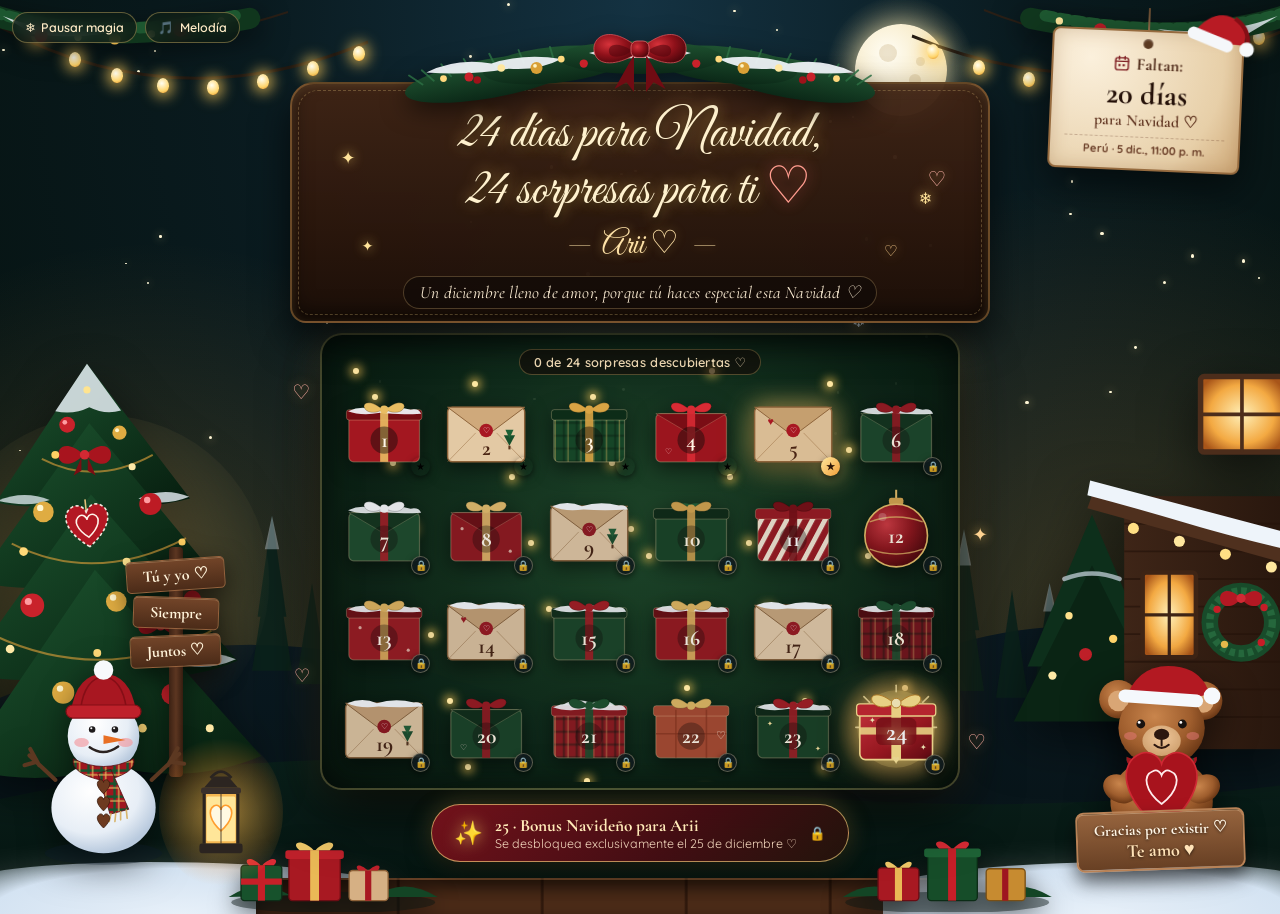
==== index.html @ e7131c3b "Calendario de Adviento para Arii" ====
<!DOCTYPE html>
<html lang="es">
<head>
  <meta charset="UTF-8">
  <meta name="viewport" content="width=device-width, initial-scale=1.0">
  <title>24 días para Navidad, 24 sorpresas para ti ♡ — Arii</title>
  <meta name="description" content="Calendario de Adviento romántico y mágico en el bosque navideño, creado especialmente para Arii.">
  <link rel="preconnect" href="https://fonts.googleapis.com">
  <link rel="preconnect" href="https://fonts.gstatic.com" crossorigin>
  <link href="https://fonts.googleapis.com/css2?family=Cormorant+Garamond:ital,wght@0,500;0,600;0,700;1,500;1,600&family=Great+Vibes&family=Quicksand:wght@500;600;700&display=swap" rel="stylesheet" media="print" onload="this.media='all'">
  <noscript>
    <link href="https://fonts.googleapis.com/css2?family=Cormorant+Garamond:ital,wght@0,500;0,600;0,700;1,500;1,600&family=Great+Vibes&family=Quicksand:wght@500;600;700&display=swap" rel="stylesheet">
  </noscript>
  <link rel="stylesheet" href="styles.css">
</head>
<body>
  <!-- Ambient Snow & Sparkles Layer -->
  <canvas id="snowCanvas" class="snow-canvas" aria-hidden="true"></canvas>

  <!-- Subtle Accessibility / Ambient Controls (Music Box & Motion Toggle) -->
  <div class="ambient-controls" role="region" aria-label="Controles de ambiente">
    <button type="button" id="toggleMotionBtn" class="ambient-btn" aria-label="Pausar animaciones de nieve y luces">
      <span class="ambient-btn-icon" aria-hidden="true">❄️</span>
      <span class="ambient-btn-text">Pausar magia</span>
    </button>
    <button type="button" id="toggleMusicBtn" class="ambient-btn" aria-pressed="false" aria-label="Reproducir melodía navideña suave">
      <span class="ambient-btn-icon" aria-hidden="true">🎵</span>
      <span class="ambient-btn-text">Melodía</span>
    </button>
  </div>

  <!-- Main Enchanted Christmas Forest Scene -->
  <main class="forest-scene" id="forestScene">
    <!-- Sky, Moon, Distant Snowy Forest & Floating Glows -->
    <div class="sky-backdrop" aria-hidden="true">
      <div class="aurora-glow"></div>
      <div class="stars-layer" id="starsLayer"></div>

      <!-- Full Moon Upper Right -->
      <div class="moon-wrap">
        <div class="moon-halo"></div>
        <div class="moon-disc">
          <span class="crater c1"></span>
          <span class="crater c2"></span>
          <span class="crater c3"></span>
        </div>
      </div>

      <!-- Distant Snowy Pine Silhouettes -->
      <svg class="distant-forest" viewBox="0 0 1600 420" preserveAspectRatio="none">
        <defs>
          <linearGradient id="hillFar" x1="0" y1="0" x2="0" y2="1">
            <stop offset="0%" stop-color="#0b1a22"/>
            <stop offset="100%" stop-color="#071316"/>
          </linearGradient>
          <linearGradient id="hillMid" x1="0" y1="0" x2="0" y2="1">
            <stop offset="0%" stop-color="#0a201b"/>
            <stop offset="100%" stop-color="#05130f"/>
          </linearGradient>
        </defs>
        <path d="M0,260 Q280,190 560,245 T1120,235 T1600,255 L1600,420 L0,420 Z" fill="url(#hillFar)"/>
        <!-- Distant Pines Left-Center & Right-Center -->
        <g fill="#0c231c" opacity="0.9">
          <polygon points="315,240 340,145 365,240"/>
          <polygon points="322,200 340,125 358,200"/>
          <polygon points="370,250 390,175 410,250"/>
          <polygon points="1180,255 1205,155 1230,255"/>
          <polygon points="1186,210 1205,135 1224,210"/>
          <polygon points="1245,260 1265,180 1285,260"/>
          <polygon points="1290,265 1312,175 1334,265"/>
        </g>
        <!-- Snow caps on distant pines -->
        <g fill="#dbe9f4" opacity="0.38">
          <polygon points="340,125 331,150 349,150"/>
          <polygon points="1205,135 1196,162 1214,162"/>
          <polygon points="1312,175 1304,196 1320,196"/>
        </g>
        <path d="M0,335 Q400,285 800,320 T1600,325 L1600,420 L0,420 Z" fill="url(#hillMid)"/>
      </svg>

      <!-- Top Hanging String Lights (Festoon Bulbs) -->
      <svg class="top-string-lights" viewBox="0 0 1600 180" preserveAspectRatio="none">
        <path d="M-20,18 Q210,125 460,42" fill="none" stroke="#221912" stroke-width="3"/>
        <path d="M1140,36 Q1375,115 1620,25" fill="none" stroke="#221912" stroke-width="3"/>
        <path d="M0,8 Q160,65 360,12" fill="none" stroke="#2a1f16" stroke-width="2"/>
        <path d="M1230,10 Q1420,72 1610,12" fill="none" stroke="#2a1f16" stroke-width="2"/>
      </svg>
      <div class="festoon-bulbs-left" id="festoonLeft"></div>
      <div class="festoon-bulbs-right" id="festoonRight"></div>
    </div>

    <!-- Top Pine Garland & Main Wooden Title Plaque -->
    <header class="top-banner-area">
      <!-- Left & Right Draped Pine Boughs -->
      <svg class="top-garland garland-left" viewBox="0 0 360 120" aria-hidden="true">
        <path d="M-10,15 Q120,65 320,25" fill="none" stroke="#10361d" stroke-width="26" stroke-linecap="round"/>
        <path d="M-10,12 Q125,58 310,20" fill="none" stroke="#1d5730" stroke-width="14" stroke-linecap="round" stroke-dasharray="10 8"/>
        <path d="M18,22 Q85,48 165,38 Q125,52 55,44 Z" fill="#eef5fc" opacity="0.82"/>
        <circle cx="65" cy="46" r="8" fill="#c11d27"/><circle cx="155" cy="50" r="7" fill="#dfb04b"/>
        <circle cx="235" cy="39" r="8" fill="#c11d27"/><circle cx="110" cy="48" r="4.5" fill="#ffe79e"/>
        <circle cx="200" cy="44" r="4.5" fill="#ffe79e"/><circle cx="285" cy="28" r="4.5" fill="#ffe79e"/>
      </svg>
      <svg class="top-garland garland-right" viewBox="0 0 360 120" aria-hidden="true">
        <path d="M370,15 Q240,65 40,25" fill="none" stroke="#10361d" stroke-width="26" stroke-linecap="round"/>
        <path d="M370,12 Q235,58 50,20" fill="none" stroke="#1d5730" stroke-width="14" stroke-linecap="round" stroke-dasharray="10 8"/>
        <path d="M342,22 Q275,48 195,38 Q235,52 305,44 Z" fill="#eef5fc" opacity="0.82"/>
        <circle cx="295" cy="46" r="8" fill="#c11d27"/><circle cx="205" cy="50" r="7" fill="#dfb04b"/>
        <circle cx="125" cy="39" r="8" fill="#c11d27"/><circle cx="250" cy="48" r="4.5" fill="#ffe79e"/>
        <circle cx="160" cy="44" r="4.5" fill="#ffe79e"/><circle cx="75" cy="28" r="4.5" fill="#ffe79e"/>
      </svg>

      <div class="title-plaque">
        <!-- Decorative Crown: Snow-dusted Pine Boughs, Holly & Crimson Velvet Bow -->
        <div class="plaque-crown" aria-hidden="true">
          <svg class="plaque-crown-svg" viewBox="0 0 760 120" preserveAspectRatio="xMidYMax meet">
            <defs>
              <radialGradient id="bowRed" cx="35%" cy="35%" r="70%">
                <stop offset="0%" stop-color="#d6323a"/>
                <stop offset="55%" stop-color="#8f111a"/>
                <stop offset="100%" stop-color="#53070d"/>
              </radialGradient>
              <linearGradient id="pineDark" x1="0" y1="0" x2="0" y2="1">
                <stop offset="0%" stop-color="#1f5331"/>
                <stop offset="100%" stop-color="#0b2817"/>
              </linearGradient>
            </defs>
            <!-- Pine Branch Clusters -->
            <g fill="url(#pineDark)">
              <ellipse cx="180" cy="86" rx="115" ry="26" transform="rotate(-10 180 86)"/>
              <ellipse cx="265" cy="68" rx="95" ry="24" transform="rotate(-6 265 68)"/>
              <ellipse cx="580" cy="86" rx="115" ry="26" transform="rotate(10 580 86)"/>
              <ellipse cx="495" cy="68" rx="95" ry="24" transform="rotate(6 495 68)"/>
              <ellipse cx="380" cy="58" rx="110" ry="22"/>
            </g>
            <!-- Pine Needle Tufts -->
            <g stroke="#2c6f43" stroke-width="2.5" stroke-linecap="round" opacity="0.85">
              <path d="M90,94 L72,82 M105,89 L89,75 M128,83 L115,67 M155,77 L145,60 M188,71 L179,53 M225,65 L218,48 M265,61 L260,44"/>
              <path d="M670,94 L688,82 M655,89 L671,75 M632,83 L645,67 M605,77 L615,60 M572,71 L581,53 M535,65 L542,48 M495,61 L500,44"/>
            </g>
            <!-- Snow Accents on Pine -->
            <path d="M95,78 Q135,58 182,66 Q225,52 275,60 Q245,76 205,73 Q155,82 95,78 Z" fill="#f3f7fb" opacity="0.92"/>
            <path d="M665,78 Q625,58 578,66 Q535,52 485,60 Q515,76 555,73 Q605,82 665,78 Z" fill="#f3f7fb" opacity="0.92"/>
            <path d="M312,52 Q345,42 380,48 Q415,42 448,52 Q420,62 380,58 Q340,62 312,52 Z" fill="#f3f7fb" opacity="0.88"/>
            <!-- Holly Berries & Baubles -->
            <g>
              <circle cx="152" cy="84" r="6" fill="#c9212a"/><circle cx="163" cy="88" r="5" fill="#9e121a"/>
              <circle cx="242" cy="72" r="8" fill="#d9a036"/><circle cx="240" cy="69" r="2.5" fill="#fff4c4"/>
              <circle cx="608" cy="84" r="6" fill="#c9212a"/><circle cx="597" cy="88" r="5" fill="#9e121a"/>
              <circle cx="518" cy="72" r="8" fill="#d9a036"/><circle cx="516" cy="69" r="2.5" fill="#fff4c4"/>
              <circle cx="305" cy="66" r="5.5" fill="#c9212a"/><circle cx="455" cy="66" r="5.5" fill="#c9212a"/>
            </g>
            <!-- Warm Fairy Bulbs in Crown -->
            <g class="crown-fairy-lights">
              <circle cx="118" cy="86" r="4.5" fill="#ffd97d"/>
              <circle cx="195" cy="72" r="5" fill="#ffe79e"/>
              <circle cx="275" cy="60" r="4.5" fill="#ffd97d"/>
              <circle cx="485" cy="60" r="4.5" fill="#ffd97d"/>
              <circle cx="565" cy="72" r="5" fill="#ffe79e"/>
              <circle cx="642" cy="86" r="4.5" fill="#ffd97d"/>
            </g>
            <!-- Big Crimson Velvet Bow -->
            <g transform="translate(380,46)">
              <!-- Ribbons Hanging Down -->
              <path d="M-8,8 L-34,54 L-18,45 L-8,58 Z" fill="#700b13"/>
              <path d="M8,8 L34,54 L18,45 L8,58 Z" fill="#700b13"/>
              <!-- Bow Loops -->
              <path d="M-4,-2 C-42,-34 -68,-14 -60,8 C-53,26 -24,20 -4,6 Z" fill="url(#bowRed)" stroke="#e0565d" stroke-width="1"/>
              <path d="M4,-2 C42,-34 68,-14 60,8 C53,26 24,20 4,6 Z" fill="url(#bowRed)" stroke="#e0565d" stroke-width="1"/>
              <!-- Bow Inner Folds -->
              <path d="M-12,2 C-34,-12 -46,-2 -40,8 C-34,14 -20,10 -12,4 Z" fill="#4f060c" opacity="0.55"/>
              <path d="M12,2 C34,-12 46,-2 40,8 C34,14 20,10 12,4 Z" fill="#4f060c" opacity="0.55"/>
              <!-- Knot -->
              <rect x="-12" y="-10" width="24" height="22" rx="8" fill="url(#bowRed)" stroke="#e86e74" stroke-width="1"/>
            </g>
          </svg>
        </div>

        <div class="plaque-wood-body">
          <!-- Floating glowing sparkles around title -->
          <span class="title-sparkle s1" aria-hidden="true">✦</span>
          <span class="title-sparkle s2" aria-hidden="true">❄</span>
          <span class="title-sparkle s3" aria-hidden="true">✦</span>
          <span class="title-heart-glow h1" aria-hidden="true">♡</span>
          <span class="title-heart-glow h2" aria-hidden="true">♡</span>

          <h1 class="main-title">
            <span class="title-line">24 días para Navidad,</span>
            <span class="title-line">24 sorpresas para ti <span class="glow-heart" aria-hidden="true">♡</span></span>
          </h1>
          <p class="arii-signature"><span class="sig-dash" aria-hidden="true">—</span> Arii <span aria-hidden="true">♡</span> <span class="sig-dash" aria-hidden="true">—</span></p>
          <p class="dedication-strip">Un diciembre lleno de amor, porque tú haces especial esta Navidad ♡</p>
        </div>
      </div>

      <!-- Hanging Parchment Countdown Sign (Top Right like reference) -->
      <aside class="countdown-card" aria-label="Cuenta regresiva para Navidad">
        <div class="countdown-rope" aria-hidden="true"></div>
        <!-- Cute Santa Hat Perched on Corner -->
        <svg class="countdown-santa-hat" viewBox="0 0 90 70" aria-hidden="true">
          <path d="M14,44 Q32,4 62,16 Q76,22 76,42 Q50,48 14,44 Z" fill="#b81b24"/>
          <path d="M58,14 Q79,22 80,44" fill="none" stroke="#850e15" stroke-width="5"/>
          <circle cx="80" cy="46" r="8.5" fill="#f7f9fc"/>
          <rect x="8" y="38" width="56" height="14" rx="7" transform="rotate(8 36 45)" fill="#f5f7fa"/>
        </svg>
        <div class="countdown-parchment">
          <div class="countdown-header">
            <svg class="calendar-mini-icon" viewBox="0 0 24 24" aria-hidden="true">
              <rect x="3" y="4" width="18" height="17" rx="3" fill="none" stroke="currentColor" stroke-width="2"/>
              <path d="M3,9 L21,9 M8,2 L8,6 M16,2 L16,6" stroke="currentColor" stroke-width="2" stroke-linecap="round"/>
              <rect x="7" y="13" width="3" height="3" fill="currentColor"/>
              <rect x="13" y="13" width="3" height="3" fill="currentColor"/>
            </svg>
            <span id="countdownLabel">Faltan:</span>
          </div>
          <div class="countdown-value" id="countdownDays">-- días</div>
          <div class="countdown-sub" id="countdownSub">para Navidad ♡</div>
          <div class="countdown-peru-time" id="peruDateDisplay" title="Hora oficial en Perú (America/Lima)"></div>
        </div>
      </aside>
    </header>

    <!-- Main 3-Column Storybook Stage: Left Forest | Center 24 Gifts | Right Cabin & Bear -->
    <div class="scene-stage">
      <!-- LEFT WING: Giant Decorated Christmas Tree, Signpost, Snowman, Lantern, Gifts -->
      <section class="wing-left" aria-hidden="true">
        <!-- Giant Left Christmas Tree -->
        <div class="big-tree-left">
          <svg viewBox="0 0 420 620" class="tree-svg">
            <defs>
              <radialGradient id="treeGlow" cx="50%" cy="45%" r="55%">
                <stop offset="0%" stop-color="#ffd578" stop-opacity="0.28"/>
                <stop offset="100%" stop-color="#ffd578" stop-opacity="0"/>
              </radialGradient>
              <linearGradient id="pineLeft" x1="0" y1="0" x2="1" y2="1">
                <stop offset="0%" stop-color="#1d5630"/>
                <stop offset="55%" stop-color="#10361d"/>
                <stop offset="100%" stop-color="#071d0f"/>
              </linearGradient>
            </defs>
            <circle cx="155" cy="310" r="210" fill="url(#treeGlow)"/>
            <!-- Tree Tiers -->
            <path d="M135,35 L20,210 Q80,222 140,205 Q205,222 265,205 Z" fill="url(#pineLeft)"/>
            <path d="M138,110 L-5,310 Q75,328 145,305 Q225,328 295,300 Z" fill="url(#pineLeft)"/>
            <path d="M140,200 L-20,425 Q70,446 150,418 Q245,445 325,410 Z" fill="url(#pineLeft)"/>
            <path d="M145,295 L-25,545 Q80,572 165,542 Q265,568 355,530 Z" fill="url(#pineLeft)"/>
            <!-- Snow Dusting on Boughs -->
            <path d="M135,35 L95,95 Q118,100 138,90 Q158,100 178,94 Z" fill="#eef5fc" opacity="0.82"/>
            <path d="M22,208 Q55,194 88,207 Q62,217 22,208 Z" fill="#eef5fc" opacity="0.72"/>
            <path d="M200,205 Q232,190 264,203 Q232,216 200,205 Z" fill="#eef5fc" opacity="0.78"/>
            <path d="M225,304 Q262,286 293,298 Q262,315 225,304 Z" fill="#eef5fc" opacity="0.72"/>
            <path d="M245,412 Q288,392 323,408 Q285,425 245,412 Z" fill="#eef5fc" opacity="0.68"/>
            <!-- Garland Swags -->
            <path d="M78,155 Q145,190 218,150" fill="none" stroke="#c89437" stroke-width="2.5" opacity="0.7"/>
            <path d="M40,262 Q145,315 260,255" fill="none" stroke="#c89437" stroke-width="2.5" opacity="0.7"/>
            <path d="M18,378 Q155,442 292,372" fill="none" stroke="#c89437" stroke-width="2.5" opacity="0.7"/>
            <!-- Red Satin Bows -->
            <g transform="translate(132,148)">
              <path d="M-3,0 C-24,-18 -38,-6 -32,8 C-26,18 -10,12 -3,3 Z" fill="#a8141e"/>
              <path d="M3,0 C24,-18 38,-6 32,8 C26,18 10,12 3,3 Z" fill="#a8141e"/>
              <circle cx="0" cy="2" r="6" fill="#d12933"/>
              <path d="M-4,5 L-14,28 L-4,22 Z M4,5 L14,28 L4,22 Z" fill="#7c0c13"/>
            </g>
            <g transform="translate(228,365) scale(0.85)">
              <path d="M-3,0 C-24,-18 -38,-6 -32,8 C-26,18 -10,12 -3,3 Z" fill="#a8141e"/>
              <path d="M3,0 C24,-18 38,-6 32,8 C26,18 10,12 3,3 Z" fill="#a8141e"/>
              <circle cx="0" cy="2" r="6" fill="#d12933"/>
            </g>
            <!-- Signature Stitched Red Heart Ornament on Left Tree -->
            <g transform="translate(136,240) rotate(-6)">
              <line x1="0" y1="-34" x2="0" y2="-18" stroke="#e4c27a" stroke-width="2"/>
              <path d="M0,26 C-28,6 -34,-18 -17,-26 C-7,-30 0,-21 0,-16 C0,-21 7,-30 17,-26 C34,-18 28,6 0,26 Z" fill="#b31823" stroke="#f2e6dc" stroke-width="2" stroke-dasharray="4 3"/>
              <path d="M0,14 C-14,3 -18,-9 -9,-14 C-4,-16 0,-11 0,-8 C0,-11 4,-16 9,-14 C18,-9 14,3 0,14 Z" fill="none" stroke="#fff4ea" stroke-width="2"/>
            </g>
            <!-- Red & Gold Baubles -->
            <g>
              <circle cx="110" cy="112" r="10" fill="#c9222b"/><circle cx="107" cy="109" r="3" fill="#ff9ca1"/>
              <circle cx="176" cy="122" r="9" fill="#dfac42"/><circle cx="173" cy="119" r="2.5" fill="#fff6cf"/>
              <circle cx="80" cy="222" r="13" fill="#dfac42"/><circle cx="76" cy="217" r="4" fill="#fff6cf"/>
              <circle cx="215" cy="212" r="14" fill="#bd1b24"/><circle cx="211" cy="207" r="4" fill="#ff9ca1"/>
              <circle cx="66" cy="340" r="15" fill="#c9222b"/><circle cx="61" cy="335" r="4.5" fill="#ff9ca1"/>
              <circle cx="172" cy="335" r="13" fill="#dfac42"/><circle cx="168" cy="330" r="4" fill="#fff6cf"/>
              <circle cx="268" cy="332" r="11" fill="#bd1b24"/>
              <circle cx="105" cy="450" r="14" fill="#dfac42"/><circle cx="101" cy="445" r="4" fill="#fff6cf"/>
              <circle cx="242" cy="452" r="13" fill="#c9222b"/>
            </g>
            <!-- Twinkling Tree Lights -->
            <g class="tree-twinkle-lights">
              <circle class="tl t1" cx="135" cy="68" r="4.5" fill="#ffe48f"/>
              <circle class="tl t2" cx="95" cy="150" r="5" fill="#ffcf63"/>
              <circle class="tl t3" cx="192" cy="165" r="4.5" fill="#ffe9a6"/>
              <circle class="tl t4" cx="55" cy="272" r="5.5" fill="#ffd978"/>
              <circle class="tl t5" cx="185" cy="285" r="5" fill="#ffe48f"/>
              <circle class="tl t6" cx="255" cy="260" r="4.5" fill="#ffcf63"/>
              <circle class="tl t7" cx="38" cy="395" r="5.5" fill="#ffe9a6"/>
              <circle class="tl t8" cx="148" cy="400" r="5" fill="#ffd978"/>
              <circle class="tl t9" cx="275" cy="392" r="5" fill="#ffe48f"/>
              <circle class="tl t10" cx="205" cy="495" r="5.5" fill="#ffd978"/>
              <circle class="tl t11" cx="290" cy="495" r="5" fill="#ffe9a6"/>
            </g>
          </svg>
        </div>

        <!-- Wooden Signpost: "Tú y yo ♡ / Siempre / Juntos ♡" -->
        <div class="signpost-left">
          <div class="signpost-pole"></div>
          <div class="sign-plank p1">Tú y yo ♡</div>
          <div class="sign-plank p2">Siempre</div>
          <div class="sign-plank p3">Juntos ♡</div>
        </div>

        <!-- Cute Snowman + Glowing Heart Lantern -->
        <div class="snowman-and-lantern">
          <!-- Snowman SVG -->
          <svg class="snowman-svg" viewBox="0 0 220 270">
            <defs>
              <radialGradient id="snowGrad" cx="38%" cy="32%" r="68%">
                <stop offset="0%" stop-color="#ffffff"/>
                <stop offset="68%" stop-color="#e7eef6"/>
                <stop offset="100%" stop-color="#b9cade"/>
              </radialGradient>
              <pattern id="plaidScarf" width="16" height="16" patternUnits="userSpaceOnUse">
                <rect width="16" height="16" fill="#9f161f"/>
                <rect x="0" y="5" width="16" height="3" fill="#18542f"/>
                <rect x="5" y="0" width="3" height="16" fill="#18542f"/>
                <rect x="11" y="0" width="1.5" height="16" fill="#e5b85c"/>
                <rect x="0" y="11" width="16" height="1.5" fill="#e5b85c"/>
              </pattern>
            </defs>
            <!-- Shadow -->
            <ellipse cx="105" cy="252" rx="72" ry="14" fill="#0d1c28" opacity="0.35"/>
            <!-- Twig Arms -->
            <path d="M46,162 L14,132 M26,144 L15,124 M22,140 L8,144" stroke="#5c3821" stroke-width="5" stroke-linecap="round"/>
            <path d="M164,162 L198,130 M184,144 L196,123 M188,140 L204,142" stroke="#5c3821" stroke-width="5" stroke-linecap="round"/>
            <!-- Body & Head -->
            <ellipse cx="105" cy="196" rx="64" ry="56" fill="url(#snowGrad)"/>
            <circle cx="105" cy="108" r="44" fill="url(#snowGrad)"/>
            <!-- Rosy Cheeks -->
            <ellipse cx="78" cy="116" rx="9" ry="5.5" fill="#f3989e" opacity="0.65"/>
            <ellipse cx="132" cy="116" rx="9" ry="5.5" fill="#f3989e" opacity="0.65"/>
            <!-- Eyes & Smile -->
            <circle cx="91" cy="100" r="4" fill="#1e1b1c"/>
            <circle cx="90" cy="98.5" r="1.3" fill="#ffffff"/>
            <circle cx="119" cy="100" r="4" fill="#1e1b1c"/>
            <circle cx="118" cy="98.5" r="1.3" fill="#ffffff"/>
            <path d="M88,122 Q105,134 123,121" fill="none" stroke="#2a2220" stroke-width="3" stroke-linecap="round"/>
            <!-- Carrot Nose -->
            <polygon points="105,107 132,113 105,118" fill="#e86f24"/>
            <!-- Plaid Scarf -->
            <path d="M68,136 Q105,155 142,136 Q146,154 105,163 Q64,154 68,136 Z" fill="url(#plaidScarf)" stroke="#5c0a10" stroke-width="1"/>
            <path d="M114,149 L136,198 L113,204 L98,154 Z" fill="url(#plaidScarf)" stroke="#5c0a10" stroke-width="1"/>
            <!-- Scarf Fringe -->
            <path d="M114,204 L112,213 M120,203 L119,213 M126,201 L126,211 M133,199 L134,209" stroke="#d8b56c" stroke-width="2" stroke-linecap="round"/>
            <!-- Three Wooden Heart Buttons -->
            <g fill="#6d3a20" stroke="#3d1e0f" stroke-width="1">
              <path d="M105,179 C99,173 95,167 99,163 C102,160 105,163 105,165 C105,163 108,160 111,163 C115,167 111,173 105,179 Z"/>
              <path d="M105,200 C99,194 95,188 99,184 C102,181 105,184 105,186 C105,184 108,181 111,184 C115,188 111,194 105,200 Z"/>
              <path d="M105,221 C99,215 95,209 99,205 C102,202 105,205 105,207 C105,205 108,202 111,205 C115,209 111,215 105,221 Z"/>
            </g>
            <!-- Red Knitted Beanie -->
            <path d="M65,78 Q72,32 105,32 Q138,32 145,78 Z" fill="#a81721"/>
            <path d="M77,74 Q82,38 105,35 Q128,38 133,74" fill="none" stroke="#850e16" stroke-width="2"/>
            <rect x="59" y="70" width="92" height="16" rx="8" fill="#bf212b" stroke="#850e16" stroke-width="1.5"/>
            <circle cx="105" cy="27" r="12" fill="#f7f9fc"/>
          </svg>

          <!-- Vintage Glowing Heart Lantern -->
          <div class="lantern-wrap">
            <div class="lantern-aura"></div>
            <svg class="lantern-svg" viewBox="0 0 90 125">
              <path d="M32,20 Q45,4 58,20" fill="none" stroke="#2a2420" stroke-width="3.5"/>
              <polygon points="24,32 66,32 54,18 36,18" fill="#2c2521"/>
              <rect x="20" y="32" width="50" height="8" rx="3" fill="#3a302b"/>
              <!-- Warm Glass Window -->
              <rect x="24" y="40" width="42" height="62" rx="3" fill="#ffbe55" opacity="0.92"/>
              <rect x="27" y="43" width="36" height="56" rx="2" fill="#ffe699"/>
              <!-- Glowing Heart Inside Lantern -->
              <path d="M45,86 C31,74 28,60 36,55 C41,52 45,57 45,60 C45,57 49,52 54,55 C62,60 59,74 45,86 Z" fill="#fff9e2" stroke="#ff9d2e" stroke-width="2"/>
              <!-- Frame Bars -->
              <line x1="24" y1="40" x2="24" y2="102" stroke="#2a231f" stroke-width="4"/>
              <line x1="66" y1="40" x2="66" y2="102" stroke="#2a231f" stroke-width="4"/>
              <line x1="45" y1="40" x2="45" y2="102" stroke="#2a231f" stroke-width="2" opacity="0.5"/>
              <rect x="18" y="102" width="54" height="12" rx="3" fill="#2b2420"/>
            </svg>
          </div>
        </div>
      </section>

      <!-- CENTER: THE INTERACTIVE ADVENT CALENDAR (24 GIFTS + BONUS 25) -->
      <section class="calendar-center" aria-label="Calendario de Adviento de 24 días">
        <div class="calendar-board" id="calendarBoard">
          <!-- Warm Fairy Lights Frame & Floating Hearts -->
          <div class="board-lights" id="boardLights" aria-hidden="true"></div>
          <div class="board-floating-hearts" aria-hidden="true">
            <span class="bh b1">♡</span>
            <span class="bh b2">✦</span>
            <span class="bh b3">♡</span>
            <span class="bh b4">❄</span>
            <span class="bh b5">♡</span>
          </div>

          <!-- Progress Pill Subtle -->
          <div class="progress-ribbon" id="progressRibbon">
            <span id="progressText">0 de 24 sorpresas descubiertas ♡</span>
          </div>

          <!-- 24 Gift Tiles Container (Populated by app.js for rich SVG detail & real date checks) -->
          <div class="gifts-grid" id="giftsGrid" role="list"></div>
        </div>

        <!-- Day 25 Bonus Navideño (Special Extra Gift below the 24 board) -->
        <div class="bonus-25-wrap" id="bonus25Wrap">
          <!-- Populated & managed by app.js -->
        </div>
      </section>

      <!-- RIGHT WING: Cozy Cabin, Wreath, Right Pine Tree, Plush Teddy Bear, "Gracias por existir / Te amo" Sign -->
      <section class="wing-right" aria-hidden="true">
        <!-- Cozy Wooden Cabin Corner & Glowing Window + Wreath + Right Pine Tree -->
        <div class="cabin-and-tree">
          <svg class="cabin-svg" viewBox="0 0 320 430">
            <defs>
              <linearGradient id="cabinWall" x1="0" y1="0" x2="1" y2="0">
                <stop offset="0%" stop-color="#3e2517"/>
                <stop offset="100%" stop-color="#27160d"/>
              </linearGradient>
              <radialGradient id="windowWarm" cx="50%" cy="50%" r="60%">
                <stop offset="0%" stop-color="#fff0b8"/>
                <stop offset="65%" stop-color="#f3a942"/>
                <stop offset="100%" stop-color="#a85519"/>
              </radialGradient>
            </defs>
            <!-- Pine Tree behind Cabin -->
            <g transform="translate(15,155)">
              <polygon points="85,0 15,165 155,165" fill="#0d2f1b"/>
              <polygon points="85,55 0,225 170,225" fill="#0a2414"/>
              <path d="M55,70 Q85,58 115,70" fill="none" stroke="#dce8f5" stroke-width="5" stroke-linecap="round" opacity="0.65"/>
              <circle cx="60" cy="110" r="4" fill="#ffe18c"/><circle cx="108" cy="135" r="4.5" fill="#ffd269"/>
              <circle cx="42" cy="175" r="4.5" fill="#ffe9a6"/><circle cx="118" cy="190" r="4" fill="#ffd269"/>
              <circle cx="78" cy="152" r="7" fill="#be1f28"/>
            </g>
            <!-- Cabin Structure -->
            <rect x="135" y="135" width="185" height="275" fill="url(#cabinWall)"/>
            <!-- Wood Plank Lines -->
            <g stroke="#24130a" stroke-width="2" opacity="0.65">
              <line x1="135" y1="165" x2="320" y2="165"/><line x1="135" y1="195" x2="320" y2="195"/>
              <line x1="135" y1="225" x2="320" y2="225"/><line x1="135" y1="255" x2="320" y2="255"/>
              <line x1="135" y1="285" x2="320" y2="285"/><line x1="135" y1="315" x2="320" y2="315"/>
              <line x1="135" y1="345" x2="320" y2="345"/><line x1="135" y1="375" x2="320" y2="375"/>
            </g>
            <!-- Upper Glowing Window -->
            <rect x="218" y="5" width="90" height="82" rx="4" fill="url(#windowWarm)" stroke="#4c2d1b" stroke-width="6"/>
            <line x1="263" y1="5" x2="263" y2="87" stroke="#4c2d1b" stroke-width="4"/>
            <line x1="218" y1="46" x2="308" y2="46" stroke="#4c2d1b" stroke-width="4"/>
            <!-- Sloped Snowy Roof Overhang -->
            <polygon points="105,120 325,180 325,212 95,148" fill="#4f301e"/>
            <path d="M98,118 L325,178 L325,196 Q255,180 205,165 Q148,148 95,134 Z" fill="#eef4fa"/>
            <!-- Porch Lights Along Eaves -->
            <circle cx="145" cy="170" r="6" fill="#ffdf84"/><circle cx="195" cy="184" r="6" fill="#ffe79e"/>
            <circle cx="245" cy="198" r="6" fill="#ffdf84"/><circle cx="295" cy="212" r="6" fill="#ffe79e"/>
            <!-- Cabin Lower Window -->
            <rect x="155" y="218" width="58" height="92" rx="4" fill="url(#windowWarm)" stroke="#3e2415" stroke-width="5"/>
            <line x1="184" y1="218" x2="184" y2="310" stroke="#3e2415" stroke-width="3.5"/>
            <line x1="155" y1="264" x2="213" y2="264" stroke="#3e2415" stroke-width="3.5"/>
            <!-- Christmas Wreath on Cabin Wall -->
            <g transform="translate(262,272)">
              <circle cx="0" cy="0" r="34" fill="none" stroke="#184b2a" stroke-width="18"/>
              <circle cx="0" cy="0" r="34" fill="none" stroke="#25673c" stroke-width="8" stroke-dasharray="6 4"/>
              <circle cx="-26" cy="-14" r="4" fill="#c71d27"/><circle cx="25" cy="-16" r="4" fill="#c71d27"/>
              <circle cx="-18" cy="24" r="4" fill="#e5b84b"/><circle cx="22" cy="22" r="4" fill="#c71d27"/>
              <path d="M-2,-28 C-16,-40 -26,-32 -22,-22 C-18,-14 -6,-18 -2,-24 Z" fill="#b31823"/>
              <path d="M2,-28 C16,-40 26,-32 22,-22 C18,-14 6,-18 2,-24 Z" fill="#b31823"/>
              <circle cx="0" cy="-26" r="5" fill="#d12933"/>
            </g>
          </svg>
        </div>

        <!-- Cute Plush Teddy Bear + Heart + "Gracias por existir ♡ / Te amo ♥" Sign -->
        <div class="teddy-and-sign">
          <svg class="teddy-svg" viewBox="0 0 240 270">
            <defs>
              <radialGradient id="furGrad" cx="42%" cy="35%" r="65%">
                <stop offset="0%" stop-color="#c9854c"/>
                <stop offset="65%" stop-color="#9e5d2d"/>
                <stop offset="100%" stop-color="#6e3a17"/>
              </radialGradient>
              <radialGradient id="snoutGrad" cx="50%" cy="40%" r="60%">
                <stop offset="0%" stop-color="#f0c89c"/>
                <stop offset="100%" stop-color="#cfa06e"/>
              </radialGradient>
              <pattern id="bearScarf" width="14" height="14" patternUnits="userSpaceOnUse">
                <rect width="14" height="14" fill="#9c141d"/>
                <rect x="0" y="5" width="14" height="3" fill="#174f2c"/>
                <rect x="5" y="0" width="3" height="14" fill="#174f2c"/>
              </pattern>
            </defs>
            <!-- Shadow -->
            <ellipse cx="122" cy="248" rx="76" ry="15" fill="#0d1c28" opacity="0.38"/>
            <!-- Ears -->
            <circle cx="68" cy="64" r="24" fill="url(#furGrad)"/>
            <circle cx="68" cy="66" r="13" fill="#d9a675"/>
            <circle cx="174" cy="66" r="24" fill="url(#furGrad)"/>
            <circle cx="174" cy="68" r="13" fill="#d9a675"/>
            <!-- Body & Feet -->
            <ellipse cx="122" cy="192" rx="64" ry="56" fill="url(#furGrad)"/>
            <ellipse cx="64" cy="230" rx="26" ry="20" transform="rotate(-18 64 230)" fill="url(#furGrad)"/>
            <ellipse cx="62" cy="231" rx="16" ry="12" transform="rotate(-18 62 231)" fill="#d9a675"/>
            <ellipse cx="180" cy="230" rx="26" ry="20" transform="rotate(18 180 230)" fill="url(#furGrad)"/>
            <ellipse cx="182" cy="231" rx="16" ry="12" transform="rotate(18 182 231)" fill="#d9a675"/>
            <!-- Head -->
            <ellipse cx="122" cy="100" rx="54" ry="48" fill="url(#furGrad)"/>
            <!-- Snout -->
            <ellipse cx="122" cy="116" rx="24" ry="19" fill="url(#snoutGrad)"/>
            <ellipse cx="122" cy="108" rx="9.5" ry="7" fill="#2c170f"/>
            <path d="M122,115 L122,122 M113,121 Q122,129 131,121" fill="none" stroke="#2c170f" stroke-width="2.5" stroke-linecap="round"/>
            <!-- Eyes & Blush -->
            <circle cx="96" cy="95" r="5.5" fill="#181210"/><circle cx="94" cy="93" r="1.8" fill="#ffffff"/>
            <circle cx="148" cy="95" r="5.5" fill="#181210"/><circle cx="146" cy="93" r="1.8" fill="#ffffff"/>
            <ellipse cx="83" cy="110" rx="8" ry="5" fill="#e87a7a" opacity="0.5"/>
            <ellipse cx="161" cy="110" rx="8" ry="5" fill="#e87a7a" opacity="0.5"/>
            <!-- Santa Hat -->
            <path d="M76,66 Q94,14 146,24 Q174,30 182,58 Q132,68 76,66 Z" fill="#b31922"/>
            <circle cx="185" cy="60" r="10.5" fill="#f6f9fc"/>
            <rect x="68" y="55" width="106" height="16" rx="8" transform="rotate(4 121 63)" fill="#f5f8fc"/>
            <!-- Plaid Scarf -->
            <path d="M78,136 Q122,155 166,136 Q170,152 122,162 Q74,152 78,136 Z" fill="url(#bearScarf)"/>
            <!-- Arms Holding Big Plush Heart -->
            <ellipse cx="70" cy="176" rx="22" ry="17" transform="rotate(28 70 176)" fill="url(#furGrad)"/>
            <ellipse cx="174" cy="176" rx="22" ry="17" transform="rotate(-28 174 176)" fill="url(#furGrad)"/>
            <!-- Big Crimson Plush Heart -->
            <path d="M122,226 C72,190 66,144 96,132 C110,127 120,138 122,145 C124,138 134,127 148,132 C178,144 172,190 122,226 Z" fill="#a8131d" stroke="#cf2934" stroke-width="2"/>
            <path d="M122,195 C101,179 98,159 111,154 C117,151 121,156 122,159 C123,156 127,151 133,154 C146,159 143,179 122,195 Z" fill="none" stroke="#ffecec" stroke-width="2.2"/>
          </svg>

          <!-- Wooden Sign: "Gracias por existir ♡ / Te amo ♥" -->
          <div class="bear-wooden-sign">
            <p class="bear-sign-line1">Gracias por existir ♡</p>
            <p class="bear-sign-line2">Te amo ♥</p>
          </div>
        </div>
      </section>
    </div>

    <!-- Foreground Snowy Clearing, Wooden Deck & Decorative Ground Gifts -->
    <div class="foreground-ground" aria-hidden="true">
      <div class="snow-bank-left"></div>
      <div class="wood-deck-center"></div>
      <div class="snow-bank-right"></div>
      <!-- Decorative Wrapped Presents, Pine Sprigs & Holly at the Bottom Foreground -->
      <svg class="ground-gifts-left" viewBox="0 0 260 95">
        <ellipse cx="130" cy="84" rx="115" ry="12" fill="#081512" opacity="0.45"/>
        <!-- Pine Sprigs & Holly -->
        <path d="M12,78 Q45,55 82,76 Z" fill="#134525"/>
        <path d="M175,78 Q210,54 248,78 Z" fill="#134525"/>
        <circle cx="52" cy="72" r="4" fill="#c71f28"/><circle cx="60" cy="75" r="3.5" fill="#9c141c"/>
        <!-- Gift 1: Green -->
        <rect x="26" y="42" width="46" height="40" rx="4" fill="#17522c" stroke="#0d2e18" stroke-width="1.5"/>
        <rect x="45" y="42" width="8" height="40" fill="#c71f28"/><rect x="26" y="57" width="46" height="7" fill="#c71f28"/>
        <path d="M48,42 C36,30 28,36 35,42 Z M50,42 C62,30 70,36 63,42 Z" fill="#d92b35"/>
        <!-- Gift 2: Red Large -->
        <rect x="80" y="30" width="58" height="52" rx="4" fill="#a81922" stroke="#6b0d14" stroke-width="1.5"/>
        <rect x="76" y="25" width="66" height="10" rx="3" fill="#bf212b"/>
        <rect x="104" y="25" width="10" height="57" fill="#eab956"/>
        <path d="M108,25 C92,10 82,18 92,25 Z M110,25 C126,10 136,18 126,25 Z" fill="#f0c869"/>
        <!-- Gift 3: Kraft Small -->
        <rect x="148" y="48" width="44" height="34" rx="4" fill="#d6b084" stroke="#8f6339" stroke-width="1.5"/>
        <rect x="166" y="48" width="7" height="34" fill="#a81922"/>
        <path d="M169,48 C159,38 153,43 159,48 Z M170,48 C180,38 186,43 180,48 Z" fill="#bf212b"/>
      </svg>
      <svg class="ground-gifts-right" viewBox="0 0 260 95">
        <ellipse cx="130" cy="84" rx="115" ry="12" fill="#081512" opacity="0.45"/>
        <path d="M12,78 Q45,55 82,76 Z" fill="#134525"/>
        <path d="M175,78 Q210,54 248,78 Z" fill="#134525"/>
        <circle cx="202" cy="71" r="4" fill="#c71f28"/><circle cx="210" cy="74" r="3.5" fill="#9c141c"/>
        <!-- Gift 1: Red Small -->
        <rect x="52" y="45" width="46" height="37" rx="4" fill="#a81922" stroke="#6b0d14" stroke-width="1.5"/>
        <rect x="71" y="45" width="8" height="37" fill="#eab956"/>
        <path d="M74,45 C62,33 56,39 63,45 Z M76,45 C88,33 94,39 87,45 Z" fill="#f0c869"/>
        <!-- Gift 2: Green Large -->
        <rect x="108" y="28" width="56" height="54" rx="4" fill="#164d29" stroke="#0c2c17" stroke-width="1.5"/>
        <rect x="104" y="23" width="64" height="10" rx="3" fill="#1e6336"/>
        <rect x="131" y="23" width="9" height="59" fill="#c71f28"/>
        <path d="M135,23 C121,9 112,17 121,23 Z M137,23 C151,9 160,17 151,23 Z" fill="#d92b35"/>
        <!-- Gift 3: Gold Accent -->
        <rect x="174" y="46" width="44" height="36" rx="4" fill="#c78b30" stroke="#784f14" stroke-width="1.5"/>
        <rect x="192" y="46" width="7" height="36" fill="#9e1620"/>
      </svg>
    </div>
  </main>

  <!-- DIALOG 1: Romantic Locked-Gift Patience Modal -->
  <dialog id="lockedDialog" class="festive-dialog locked-dialog" closedby="any" aria-labelledby="lockedTitle">
    <div class="dialog-wood-frame">
      <button type="button" class="dialog-close-btn" data-close-dialog="lockedDialog" aria-label="Cerrar aviso">✕</button>
      <div class="locked-emblem" aria-hidden="true">🔒✨</div>
      <h1 id="lockedTitle" class="dialog-script-title">Un poquito de paciencia, mi amor...</h1>
      <p id="lockedMessage" class="locked-copy">
        Todavía no llega el momento de abrir este regalo ♡
      </p>
      <p id="lockedUnlockDate" class="locked-date-pill"></p>
      <form method="dialog" class="dialog-actions">
        <button type="submit" class="festive-btn primary-btn" autofocus>Volver al bosque ♡</button>
      </form>
    </div>
  </dialog>

  <!-- DIALOG 2: Daily Surprise Modal (Days 1–24 + Day 25 Bonus) -->
  <dialog id="surpriseDialog" class="festive-dialog surprise-dialog" closedby="any" aria-labelledby="surpriseTitle">
    <div class="dialog-parchment-shell" id="surpriseShell">
      <!-- Golden Particles Burst Layer -->
      <div class="sparkle-burst" id="sparkleBurst" aria-hidden="true"></div>

      <header class="surprise-header">
        <div class="surprise-badge-row">
          <span class="surprise-day-badge" id="surpriseDayBadge">Día 1</span>
          <span class="surprise-type-pill" id="surpriseTypePill">Carta</span>
        </div>
        <button type="button" class="dialog-close-btn" data-close-dialog="surpriseDialog" aria-label="Cerrar sorpresa">✕</button>
      </header>

      <h1 id="surpriseTitle" class="surprise-main-title">Título de la sorpresa</h1>

      <!-- Dynamic Surprise Presentation Area -->
      <div class="surprise-body" id="surpriseBody"></div>

      <footer class="surprise-footer">
        <button type="button" class="festive-btn secondary-btn" data-close-dialog="surpriseDialog">
          ← Regresar al calendario
        </button>
      </footer>
    </div>
  </dialog>

  <!-- Load Editable Data & App Logic (classic scripts work smoothly on both HTTP and file://) -->
  <script src="data/surprises.js"></script>
  <script src="app.js"></script>
</body>
</html>
---- styles.css ----
/* ==========================================================================
   BOSQUE NAVIDEÑO ROMÁNTICO PARA ARII
   Recreación fiel de la escena de referencia:
   Verde bosque oscuro · Rojo navideño · Dorado cálido · Madera · Nieve
   ========================================================================== */

:root {
  --forest-night: #061215;
  --forest-deep: #0b2419;
  --pine-mid: #143b24;
  --crimson: #a81822;
  --crimson-deep: #6b0d14;
  --gold-warm: #ffd87d;
  --gold-rich: #d99b38;
  --wood-dark: #2c190f;
  --wood-mid: #4a2a19;
  --parchment: #f5e6cc;
  --snow-white: #f4f8fc;
  --text-warm: #fff5e4;

  --font-script: 'Great Vibes', 'Cormorant Garamond', Georgia, cursive;
  --font-serif: 'Cormorant Garamond', Georgia, serif;
  --font-ui: 'Quicksand', system-ui, -apple-system, sans-serif;
}

*,
*::before,
*::after {
  box-sizing: border-box;
}

html {
  scroll-behavior: smooth;
}

body {
  margin: 0;
  min-height: 100dvh;
  font-family: var(--font-ui);
  color: var(--text-warm);
  background:
    radial-gradient(ellipse at 50% 0%, #143242 0%, #0a1b20 42%, #05110d 100%);
  overflow-x: hidden;
  position: relative;
}

/* Canvas de Nieve & Destellos */
.snow-canvas {
  position: fixed;
  inset: 0;
  width: 100%;
  height: 100%;
  pointer-events: none;
  z-index: 40;
}

/* Controles de Ambiente discretos (Esquina superior izquierda) */
.ambient-controls {
  position: fixed;
  top: 12px;
  left: 12px;
  z-index: 50;
  display: flex;
  gap: 8px;
}

.ambient-btn {
  display: inline-flex;
  align-items: center;
  gap: 6px;
  padding: 7px 12px;
  border-radius: 999px;
  border: 1px solid rgba(255, 216, 125, 0.35);
  background: rgba(13, 28, 21, 0.78);
  backdrop-filter: blur(8px);
  color: #ffecc7;
  font-family: var(--font-ui);
  font-size: 0.78rem;
  font-weight: 600;
  cursor: pointer;
  transition: background-color 0.2s ease, border-color 0.2s ease, transform 0.2s ease;
}

.ambient-btn:hover {
  background: rgba(29, 58, 43, 0.92);
  border-color: rgba(255, 216, 125, 0.7);
}

.ambient-btn[aria-pressed="true"] {
  background: rgba(138, 22, 31, 0.85);
  border-color: var(--gold-warm);
}

.ambient-btn:focus-visible,
.gift-tile:focus-visible,
.bonus-25-btn:focus-visible,
.festive-btn:focus-visible,
.dialog-close-btn:focus-visible {
  outline: 2px solid #ffe49c;
  outline-offset: 3px;
}

/* Escenario Principal del Bosque */
.forest-scene {
  position: relative;
  min-height: 100dvh;
  width: 100%;
  display: flex;
  flex-direction: column;
  justify-content: space-between;
  padding-top: 6px;
  overflow: hidden;
  isolation: isolate;
}

/* Fondo del Cielo, Luna, Estrellas y Montañas */
.sky-backdrop {
  position: absolute;
  inset: 0;
  z-index: -2;
  pointer-events: none;
  overflow: hidden;
}

.aurora-glow {
  position: absolute;
  inset: 0;
  background:
    radial-gradient(circle at 50% 48%, rgba(255, 198, 92, 0.14) 0%, transparent 45%),
    radial-gradient(circle at 12% 72%, rgba(255, 185, 76, 0.2) 0%, transparent 32%),
    radial-gradient(circle at 86% 68%, rgba(255, 178, 72, 0.2) 0%, transparent 35%);
}

.stars-layer {
  position: absolute;
  inset: 0 0 45% 0;
}

.bg-star {
  position: absolute;
  border-radius: 50%;
  background: #fff7d6;
  box-shadow: 0 0 8px rgba(255, 232, 160, 0.85);
}

@media (prefers-reduced-motion: no-preference) {
  .bg-star {
    animation: twinkleStar var(--dur, 4s) ease-in-out infinite alternate;
    animation-delay: var(--delay, 0s);
  }
}

.moon-wrap {
  position: absolute;
  top: 24px;
  right: 26%;
  width: 92px;
  height: 92px;
}

.moon-halo {
  position: absolute;
  inset: -28px;
  border-radius: 50%;
  background: radial-gradient(circle, rgba(255, 240, 194, 0.5) 0%, rgba(255, 224, 150, 0.14) 48%, transparent 72%);
}

.moon-disc {
  position: relative;
  width: 100%;
  height: 100%;
  border-radius: 50%;
  background: radial-gradient(circle at 35% 32%, #fffdf4 0%, #f5e5ba 65%, #d6be86 100%);
  box-shadow: 0 0 28px rgba(255, 239, 186, 0.72);
}

.crater {
  position: absolute;
  border-radius: 50%;
  background: rgba(190, 162, 108, 0.28);
}
.crater.c1 { width: 18px; height: 18px; top: 22%; left: 26%; }
.crater.c2 { width: 12px; height: 12px; top: 54%; left: 58%; }
.crater.c3 { width: 9px; height: 9px; top: 36%; left: 66%; }

.distant-forest {
  position: absolute;
  left: 0;
  right: 0;
  bottom: 0;
  width: 100%;
  height: 62%;
}

.top-string-lights {
  position: absolute;
  top: 0;
  left: 0;
  width: 100%;
  height: 180px;
}

.festoon-bulbs-left,
.festoon-bulbs-right {
  position: absolute;
  top: 0;
  width: 30%;
  height: 150px;
}
.festoon-bulbs-left { left: 0; }
.festoon-bulbs-right { right: 0; }

.festoon-bulb {
  position: absolute;
  width: 12px;
  height: 15px;
  border-radius: 50% 50% 45% 45%;
  background: radial-gradient(circle at 40% 35%, #fffef0 0%, #ffd56b 65%, #d9821e 100%);
  box-shadow: 0 0 14px 4px rgba(255, 206, 92, 0.75);
}

@media (prefers-reduced-motion: no-preference) {
  .festoon-bulb {
    animation: warmPulse var(--dur, 3.2s) ease-in-out infinite alternate;
    animation-delay: var(--delay, 0s);
  }
}

/* ==========================================================================
   ENCABEZADO SUPERIOR: RAMAS DE PINO, MOÑO ROJO, TÍTULO MADERA Y CONTADOR
   ========================================================================== */
.top-banner-area {
  position: relative;
  width: min(1440px, 100%);
  margin: 0 auto;
  padding: 6px 20px 8px;
  display: flex;
  justify-content: center;
  align-items: flex-start;
  z-index: 10;
}

.top-garland {
  position: absolute;
  top: -8px;
  width: clamp(190px, 23vw, 350px);
  height: auto;
  pointer-events: none;
  z-index: 1;
  filter: drop-shadow(0 8px 14px rgba(0, 0, 0, 0.55));
}

.garland-left { left: -12px; }
.garland-right { right: -12px; }

.title-plaque {
  position: relative;
  width: min(700px, 94vw);
  text-align: center;
  margin-top: 2px;
}

.plaque-crown {
  position: relative;
  width: 100%;
  margin-bottom: -22px;
  z-index: 3;
  pointer-events: none;
}

.plaque-crown-svg {
  width: 100%;
  max-height: 90px;
  display: block;
  filter: drop-shadow(0 8px 12px rgba(0, 0, 0, 0.55));
}

.plaque-wood-body {
  position: relative;
  padding: 22px 26px 12px;
  border-radius: 24px 24px 16px 16px;
  background:
    linear-gradient(180deg, rgba(64, 36, 21, 0.96) 0%, rgba(41, 22, 12, 0.98) 65%, rgba(28, 15, 8, 0.98) 100%);
  border: 2px solid rgba(199, 146, 76, 0.42);
  box-shadow:
    0 18px 36px rgba(0, 0, 0, 0.65),
    inset 0 2px 10px rgba(255, 210, 130, 0.16),
    inset 0 -8px 20px rgba(0, 0, 0, 0.55);
}

.plaque-wood-body::before {
  content: '';
  position: absolute;
  inset: 6px;
  border-radius: 20px 20px 12px 12px;
  border: 1px dashed rgba(255, 218, 138, 0.25);
  pointer-events: none;
}

.title-sparkle,
.title-heart-glow {
  position: absolute;
  color: #ffe39a;
  text-shadow: 0 0 12px rgba(255, 210, 102, 0.9);
  pointer-events: none;
}
.title-sparkle.s1 { top: 26%; left: 7%; font-size: 1.1rem; }
.title-sparkle.s2 { top: 44%; right: 8%; font-size: 1rem; }
.title-sparkle.s3 { bottom: 28%; left: 10%; font-size: 0.9rem; }
.title-heart-glow.h1 { top: 34%; right: 6%; font-size: 1.3rem; color: #ffb3a7; }
.title-heart-glow.h2 { bottom: 26%; right: 13%; font-size: 0.95rem; color: #ffcf8f; }

.main-title {
  margin: 0;
  font-family: var(--font-script);
  font-weight: 400;
  font-size: clamp(2rem, 4.1vw, 3.35rem);
  line-height: 1.08;
  color: #fff2cf;
  text-shadow:
    0 0 14px rgba(255, 200, 96, 0.65),
    0 3px 6px rgba(0, 0, 0, 0.75);
}

.title-line {
  display: block;
}

.glow-heart {
  color: #ff9c8f;
  text-shadow: 0 0 14px rgba(255, 110, 95, 0.85);
}

.arii-signature {
  margin: 4px 0 6px;
  font-family: var(--font-script);
  font-size: clamp(1.55rem, 2.5vw, 2.05rem);
  color: #ffe3a8;
  text-shadow: 0 0 10px rgba(255, 198, 92, 0.6);
}

.sig-dash {
  opacity: 0.7;
  margin: 0 6px;
}

.dedication-strip {
  margin: 4px auto 0;
  display: inline-block;
  padding: 5px 16px;
  border-radius: 999px;
  background: rgba(17, 10, 7, 0.72);
  border: 1px solid rgba(255, 212, 134, 0.25);
  font-family: var(--font-serif);
  font-size: clamp(0.95rem, 1.35vw, 1.15rem);
  font-style: italic;
  color: #f9ead1;
  letter-spacing: 0.01em;
}

/* Cartel de Cuenta Regresiva (Estilo Pergamino Colgado con Gorro de Navidad) */
.countdown-card {
  position: absolute;
  top: 22px;
  right: max(18px, 3vw);
  width: 192px;
  transform: rotate(2.5deg);
  z-index: 12;
  filter: drop-shadow(0 14px 20px rgba(0, 0, 0, 0.55));
}

.countdown-rope {
  width: 2px;
  height: 24px;
  margin: -20px auto -2px;
  background: linear-gradient(180deg, #5e442c, #8c6a47);
}

.countdown-santa-hat {
  position: absolute;
  top: -28px;
  right: -14px;
  width: 78px;
  height: 60px;
  z-index: 3;
  transform: rotate(12deg);
  pointer-events: none;
}

.countdown-parchment {
  position: relative;
  padding: 14px 14px 12px;
  border-radius: 8px;
  background:
    radial-gradient(circle at 20% 20%, #fbf0dc 0%, #e7cfa8 72%, #cfa978 100%);
  color: #361e12;
  border: 2px solid #966b3f;
  text-align: center;
  box-shadow: inset 0 0 18px rgba(120, 74, 34, 0.22);
}

.countdown-parchment::before {
  content: '';
  position: absolute;
  top: 7px;
  left: 50%;
  transform: translateX(-50%);
  width: 10px;
  height: 10px;
  border-radius: 50%;
  background: #5c3a21;
  box-shadow: inset 0 1px 2px rgba(255, 255, 255, 0.35);
}

.countdown-header {
  margin-top: 8px;
  display: inline-flex;
  align-items: center;
  gap: 6px;
  font-family: var(--font-serif);
  font-weight: 700;
  font-size: 1.05rem;
  color: #4b2615;
}

.calendar-mini-icon {
  width: 17px;
  height: 17px;
  color: #7e1c21;
}

.countdown-value {
  margin-top: 2px;
  font-family: var(--font-serif);
  font-weight: 700;
  font-size: 1.9rem;
  line-height: 1.05;
  color: #241008;
}

.countdown-sub {
  font-family: var(--font-serif);
  font-weight: 600;
  font-size: 1rem;
  color: #5b2e1b;
}

.countdown-peru-time {
  margin-top: 6px;
  padding-top: 5px;
  border-top: 1px dashed rgba(91, 46, 27, 0.28);
  font-size: 0.7rem;
  font-weight: 700;
  color: #6a3d27;
}

/* ==========================================================================
   ESCENARIO DE 3 COLUMNAS: ÁRBOL & MUÑECO | TABLERO 24 REGALOS | CABAÑA & OSITO
   ========================================================================== */
.scene-stage {
  position: relative;
  width: min(1480px, 100%);
  margin: 0 auto;
  padding: 2px 14px 16px;
  display: grid;
  grid-template-columns: minmax(210px, 1fr) minmax(520px, 640px) minmax(210px, 1fr);
  align-items: end;
  gap: 10px;
  z-index: 8;
}

/* Ala Izquierda */
.wing-left {
  position: relative;
  min-height: 480px;
  display: flex;
  flex-direction: column;
  justify-content: flex-end;
  align-items: flex-start;
  pointer-events: none;
}

.big-tree-left {
  position: absolute;
  left: -34px;
  bottom: 35px;
  width: clamp(270px, 26vw, 390px);
  z-index: 1;
  filter: drop-shadow(0 16px 24px rgba(0, 0, 0, 0.55));
}

.tree-svg {
  width: 100%;
  height: auto;
  display: block;
}

.signpost-left {
  position: absolute;
  left: 38%;
  bottom: 195px;
  z-index: 3;
  display: flex;
  flex-direction: column;
  align-items: center;
  gap: 6px;
  filter: drop-shadow(0 8px 12px rgba(0, 0, 0, 0.6));
}

.signpost-pole {
  position: absolute;
  top: -12px;
  bottom: -110px;
  width: 14px;
  background: linear-gradient(90deg, #3c2214, #5c3621, #351d10);
  border-radius: 4px;
  z-index: -1;
}

.sign-plank {
  padding: 5px 16px;
  background: linear-gradient(180deg, #734529 0%, #4b2b18 100%);
  border: 1.5px solid #96623d;
  border-radius: 5px;
  font-family: var(--font-serif);
  font-weight: 700;
  font-size: 1rem;
  color: #fff3da;
  white-space: nowrap;
  box-shadow: inset 0 1px 0 rgba(255, 224, 175, 0.25);
}

.sign-plank.p1 { transform: rotate(-4deg); }
.sign-plank.p2 { transform: rotate(2deg); }
.sign-plank.p3 { transform: rotate(-2.5deg); }

.snowman-and-lantern {
  position: relative;
  z-index: 4;
  display: flex;
  align-items: flex-end;
  gap: 2px;
  margin-left: 4px;
  margin-bottom: -6px;
}

.snowman-svg {
  width: clamp(148px, 14vw, 200px);
  height: auto;
  filter: drop-shadow(0 10px 16px rgba(0, 0, 0, 0.5));
}

.lantern-wrap {
  position: relative;
  width: 72px;
  margin-left: -14px;
  margin-bottom: 6px;
}

.lantern-aura {
  position: absolute;
  inset: -26px;
  border-radius: 50%;
  background: radial-gradient(circle, rgba(255, 187, 74, 0.62) 0%, rgba(255, 149, 44, 0.18) 55%, transparent 75%);
  z-index: -1;
}

.lantern-svg {
  width: 100%;
  height: auto;
  display: block;
}

/* Ala Derecha */
.wing-right {
  position: relative;
  min-height: 480px;
  display: flex;
  flex-direction: column;
  justify-content: flex-end;
  align-items: flex-end;
  pointer-events: none;
}

.cabin-and-tree {
  position: absolute;
  right: -28px;
  top: -10px;
  width: clamp(240px, 23vw, 330px);
  z-index: 1;
  filter: drop-shadow(0 16px 26px rgba(0, 0, 0, 0.55));
}

.cabin-svg {
  width: 100%;
  height: auto;
  display: block;
}

.teddy-and-sign {
  position: relative;
  z-index: 4;
  display: flex;
  flex-direction: column;
  align-items: center;
  margin-right: 10px;
  margin-bottom: -8px;
}

.teddy-svg {
  width: clamp(160px, 15vw, 215px);
  height: auto;
  filter: drop-shadow(0 12px 18px rgba(0, 0, 0, 0.55));
}

.bear-wooden-sign {
  margin-top: -54px;
  padding: 7px 16px;
  border-radius: 8px;
  background: linear-gradient(180deg, #96643e 0%, #684024 100%);
  border: 2px solid #b98256;
  box-shadow:
    0 10px 18px rgba(0, 0, 0, 0.55),
    inset 0 1px 0 rgba(255, 232, 198, 0.35);
  text-align: center;
  transform: rotate(-2deg);
}

.bear-sign-line1,
.bear-sign-line2 {
  margin: 0;
  font-family: var(--font-serif);
  font-weight: 700;
  color: #fff6e6;
  text-shadow: 0 1px 3px rgba(0, 0, 0, 0.65);
}
.bear-sign-line1 { font-size: 0.98rem; }
.bear-sign-line2 { font-size: 1.15rem; color: #ffe3b8; }

/* ==========================================================================
   TABLERO CENTRAL DEL CALENDARIO (24 REGALOS ÚNICOS + BONUS 25)
   ========================================================================== */
.calendar-center {
  position: relative;
  z-index: 10;
  display: flex;
  flex-direction: column;
  align-items: center;
}

.calendar-board {
  position: relative;
  width: 100%;
  padding: 14px 16px 16px;
  border-radius: 22px;
  background:
    radial-gradient(circle at 50% 45%, rgba(28, 72, 41, 0.88) 0%, rgba(11, 34, 21, 0.94) 68%, rgba(7, 22, 14, 0.97) 100%);
  border: 2px solid rgba(255, 214, 128, 0.24);
  box-shadow:
    0 24px 55px rgba(0, 0, 0, 0.72),
    0 0 42px rgba(255, 188, 76, 0.14),
    inset 0 0 36px rgba(0, 0, 0, 0.55);
}

/* Luces cálidas tejidas detrás y alrededor del tablero */
.board-lights {
  position: absolute;
  inset: 6px;
  pointer-events: none;
  z-index: 0;
  overflow: hidden;
  border-radius: 18px;
}

.fairy-dot {
  position: absolute;
  width: 6px;
  height: 6px;
  border-radius: 50%;
  background: #ffe8a3;
  box-shadow: 0 0 10px 3px rgba(255, 206, 89, 0.75);
}

@media (prefers-reduced-motion: no-preference) {
  .fairy-dot,
  .tree-twinkle-lights .tl,
  .crown-fairy-lights circle {
    animation: warmPulse var(--dur, 3s) ease-in-out infinite alternate;
    animation-delay: var(--delay, 0s);
  }
}

.board-floating-hearts {
  position: absolute;
  inset: -14px;
  pointer-events: none;
  z-index: 2;
}

.bh {
  position: absolute;
  color: #ffd391;
  text-shadow: 0 0 12px rgba(255, 198, 92, 0.85);
}
.bh.b1 { top: 12%; left: -16px; font-size: 1.25rem; color: #ffaea3; }
.bh.b2 { top: 42%; right: -16px; font-size: 1.15rem; }
.bh.b3 { bottom: 24%; left: -14px; font-size: 1.15rem; color: #ffaea3; }
.bh.b4 { top: -10px; right: 16%; font-size: 1rem; color: #e2f2ff; }
.bh.b5 { bottom: 10%; right: -14px; font-size: 1.3rem; color: #ffaea3; }

.progress-ribbon {
  position: relative;
  z-index: 2;
  display: flex;
  justify-content: center;
  margin-bottom: 12px;
}

#progressText {
  padding: 4px 14px;
  border-radius: 999px;
  background: rgba(20, 12, 8, 0.65);
  border: 1px solid rgba(255, 216, 125, 0.28);
  font-size: 0.8rem;
  font-weight: 600;
  color: #fbe5bd;
  letter-spacing: 0.02em;
}

/* Cuadrícula orgánica de 4 filas × 6 columnas en PC */
.gifts-grid {
  position: relative;
  z-index: 2;
  display: grid;
  grid-template-columns: repeat(6, minmax(0, 1fr));
  gap: 10px 10px;
  align-items: center;
}

/* Cada Casilla / Regalo Individual */
.gift-tile {
  position: relative;
  appearance: none;
  border: 0;
  background: transparent;
  padding: 2px;
  margin: 0;
  cursor: pointer;
  display: flex;
  flex-direction: column;
  align-items: center;
  justify-content: center;
  aspect-ratio: 1 / 0.96;
  border-radius: 12px;
  transition: transform 0.26s cubic-bezier(0.22, 1, 0.36, 1), filter 0.26s ease;
}

.gift-tile:hover {
  transform: translateY(-4px) scale(1.04);
  filter: drop-shadow(0 10px 14px rgba(0, 0, 0, 0.55));
}

.gift-tile:active {
  transform: translateY(-1px) scale(0.98);
}

.gift-art-svg {
  width: 100%;
  height: 100%;
  display: block;
  overflow: visible;
  filter: drop-shadow(0 6px 10px rgba(0, 0, 0, 0.5));
}

.gift-number-label {
  font-family: var(--font-serif);
  font-weight: 700;
  font-size: 27px;
  text-anchor: middle;
  dominant-baseline: central;
  pointer-events: none;
}

/* Estados de Desbloqueo */
.gift-tile.is-locked {
  filter: saturate(0.86) brightness(0.92);
}

.gift-tile.is-locked:hover {
  filter: saturate(0.95) brightness(1);
}

.gift-tile.is-available-today {
  filter: drop-shadow(0 0 12px rgba(255, 214, 110, 0.72));
}

@media (prefers-reduced-motion: no-preference) {
  .gift-tile.is-available-today {
    animation: todayGlow 2.4s ease-in-out infinite alternate;
  }
}

.gift-tile.is-opened .gift-art-svg {
  opacity: 0.94;
}

/* Insignia sutil de estado (candado o check dorado) */
.gift-status-chip {
  position: absolute;
  bottom: 0px;
  right: 0px;
  width: 19px;
  height: 19px;
  border-radius: 50%;
  display: grid;
  place-items: center;
  font-size: 10px;
  pointer-events: none;
  box-shadow: 0 2px 6px rgba(0, 0, 0, 0.55);
}

.gift-tile.is-locked .gift-status-chip {
  background: rgba(15, 29, 32, 0.88);
  border: 1px solid rgba(255, 232, 180, 0.35);
  color: #e6d9bf;
}

.gift-tile.is-opened .gift-status-chip {
  background: linear-gradient(135deg, #f9d878, #c78323);
  color: #2b1407;
  font-weight: 800;
}

.gift-tile.is-available-today .gift-status-chip {
  background: linear-gradient(135deg, #ffe99e, #f29d38);
  color: #2b1407;
  font-weight: 800;
}

/* ==========================================================================
   DÍA 24: REGALO PRINCIPAL DESTACADO CON BRILLO DORADO ESPECIAL
   ========================================================================== */
.gift-tile.is-day-24 {
  transform: scale(1.06);
  z-index: 3;
}

.gift-tile.is-day-24::before {
  content: '';
  position: absolute;
  inset: -10px;
  border-radius: 18px;
  background: radial-gradient(circle, rgba(255, 214, 102, 0.65) 0%, rgba(255, 162, 56, 0.25) 48%, transparent 72%);
  z-index: -1;
  pointer-events: none;
}

.gift-tile.is-day-24 .gift-art-svg {
  filter:
    drop-shadow(0 0 14px rgba(255, 206, 92, 0.9))
    drop-shadow(0 8px 16px rgba(0, 0, 0, 0.6));
}

.gift-tile.is-day-24:hover {
  transform: translateY(-5px) scale(1.11);
}

@media (prefers-reduced-motion: no-preference) {
  .gift-tile.is-day-24::before {
    animation: halo24 2.8s ease-in-out infinite alternate;
  }
}

/* Animación de sacudida suave al tocar un regalo futuro */
@media (prefers-reduced-motion: no-preference) {
  .gift-tile.shake-locked,
  .bonus-25-btn.shake-locked {
    animation: gentleShake 0.48s cubic-bezier(0.36, 0.07, 0.19, 0.97) both;
  }

  .gift-tile.unlock-burst {
    animation: unlockPop 0.65s cubic-bezier(0.22, 1, 0.36, 1);
  }
}

/* ==========================================================================
   DÍA 25: BONUS NAVIDEÑO ESPECIAL FUERA DE LAS 24 CASILLAS
   ========================================================================== */
.bonus-25-wrap {
  margin-top: 14px;
  display: flex;
  justify-content: center;
  width: 100%;
}

.bonus-25-btn {
  appearance: none;
  position: relative;
  display: inline-flex;
  align-items: center;
  gap: 12px;
  padding: 10px 22px;
  border-radius: 999px;
  border: 1.5px solid rgba(255, 218, 128, 0.62);
  background:
    linear-gradient(135deg, rgba(124, 18, 28, 0.92) 0%, rgba(69, 13, 19, 0.95) 60%, rgba(36, 20, 12, 0.96) 100%);
  color: #fff2cf;
  font-family: var(--font-ui);
  cursor: pointer;
  box-shadow:
    0 10px 24px rgba(0, 0, 0, 0.55),
    0 0 22px rgba(255, 206, 92, 0.25);
  transition: transform 0.24s ease, box-shadow 0.24s ease;
}

.bonus-25-btn:hover {
  transform: translateY(-2px) scale(1.02);
  box-shadow:
    0 14px 28px rgba(0, 0, 0, 0.65),
    0 0 30px rgba(255, 214, 108, 0.45);
}

.bonus-25-btn.is-unlocked {
  background:
    linear-gradient(135deg, #c98622 0%, #9b1c26 52%, #680f18 100%);
  border-color: #ffe8a3;
}

.bonus-star-icon {
  font-size: 1.45rem;
  filter: drop-shadow(0 0 8px rgba(255, 218, 110, 0.9));
}

.bonus-copy {
  text-align: left;
}

.bonus-title {
  display: block;
  font-family: var(--font-serif);
  font-weight: 700;
  font-size: 1.08rem;
  color: #ffeab8;
}

.bonus-sub {
  display: block;
  font-size: 0.78rem;
  color: #f3d7bd;
}

/* ==========================================================================
   SUELO DE NIEVE, CUBIERTA DE MADERA Y REGALOS APILADOS DECORATIVOS
   ========================================================================== */
.foreground-ground {
  position: relative;
  height: 54px;
  width: 100%;
  margin-top: -18px;
  z-index: 6;
  pointer-events: none;
}

.wood-deck-center {
  position: absolute;
  left: 20%;
  right: 20%;
  bottom: 0;
  height: 36px;
  background:
    repeating-linear-gradient(90deg, #4b2b18 0px, #4b2b18 140px, #2b160b 142px, #3f2313 144px),
    linear-gradient(180deg, #56321d 0%, #2a160c 100%);
  border-top: 2px solid rgba(196, 140, 88, 0.25);
  box-shadow: inset 0 8px 16px rgba(0, 0, 0, 0.55);
}

.snow-bank-left,
.snow-bank-right {
  position: absolute;
  bottom: 0;
  width: 34%;
  height: 52px;
  background: radial-gradient(ellipse at 50% 100%, #e7f0f9 0%, #d4e3f2 62%, rgba(212, 227, 242, 0) 100%);
  filter: drop-shadow(0 -4px 12px rgba(255, 255, 255, 0.14));
}
.snow-bank-left { left: -3%; border-radius: 60% 80% 0 0; }
.snow-bank-right { right: -3%; border-radius: 80% 60% 0 0; }

.ground-gifts-left,
.ground-gifts-right {
  position: absolute;
  bottom: 2px;
  width: clamp(160px, 18vw, 255px);
  height: auto;
  filter: drop-shadow(0 8px 12px rgba(0, 0, 0, 0.55));
}
.ground-gifts-left { left: 17%; }
.ground-gifts-right { right: 17%; }

/* ==========================================================================
   MODALES NATIVOS <dialog> CON ANIMACIÓN MODERNA TOP-LAYER & FALLBACKS
   ========================================================================== */
dialog.festive-dialog {
  border: 0;
  padding: 0;
  margin: auto;
  max-width: min(640px, calc(100vw - 24px));
  max-height: calc(100dvh - 28px);
  width: 100%;
  background: transparent;
  color: inherit;
  overflow: visible;
  opacity: 0;
  transition-property: opacity, transform, display, overlay;
  transition-duration: 0.3s;
  transition-timing-function: cubic-bezier(0.22, 1, 0.36, 1);
  transition-behavior: allow-discrete;
}

@media (prefers-reduced-motion: no-preference) {
  dialog.festive-dialog {
    transform: scale(0.93) translateY(10px);
  }
}

dialog.festive-dialog:modal {
  overscroll-behavior: contain;
}

dialog.festive-dialog::backdrop {
  background-color: rgba(4, 11, 12, 0);
  backdrop-filter: blur(4px);
  overflow: hidden;
  overscroll-behavior: contain;
  transition-property: background-color, display, overlay;
  transition-duration: 0.3s;
  transition-timing-function: ease-out;
  transition-behavior: allow-discrete;
}

:is(dialog.festive-dialog[open]):where(:not([data-closing])) {
  opacity: 1;

  @starting-style {
    opacity: 0;
  }

  @media (prefers-reduced-motion: no-preference) {
    transform: scale(1) translateY(0);

    @starting-style {
      transform: scale(0.93) translateY(10px);
    }
  }

  &::backdrop {
    background-color: rgba(4, 11, 12, 0.76);

    @starting-style {
      background-color: rgba(4, 11, 12, 0);
    }
  }
}

@media (prefers-reduced-motion: reduce) {
  dialog.festive-dialog,
  dialog.festive-dialog::backdrop {
    transition-duration: 0.1s;
  }
}

/* Modal de Regalo Bloqueado */
.locked-dialog {
  max-width: min(440px, calc(100vw - 28px)) !important;
}

.dialog-wood-frame {
  position: relative;
  padding: 28px 24px 24px;
  border-radius: 22px;
  background:
    radial-gradient(circle at 50% 0%, rgba(168, 24, 34, 0.25) 0%, transparent 58%),
    linear-gradient(180deg, #331c10 0%, #1c0f08 100%);
  border: 2px solid rgba(255, 214, 125, 0.45);
  box-shadow: 0 24px 55px rgba(0, 0, 0, 0.75);
  text-align: center;
}

.locked-emblem {
  font-size: 2.3rem;
  margin-bottom: 6px;
}

.dialog-script-title {
  margin: 0 0 10px;
  font-family: var(--font-script);
  font-size: 2.25rem;
  font-weight: 400;
  color: #ffe6ab;
  line-height: 1.1;
}

.locked-copy {
  margin: 0 0 14px;
  font-family: var(--font-serif);
  font-size: 1.2rem;
  line-height: 1.45;
  color: #faecd6;
}

.locked-date-pill {
  display: inline-block;
  margin: 0 0 18px;
  padding: 5px 14px;
  border-radius: 999px;
  background: rgba(255, 216, 125, 0.14);
  border: 1px solid rgba(255, 216, 125, 0.35);
  font-size: 0.85rem;
  font-weight: 700;
  color: #ffd982;
}

/* Modal Principal de Sorpresa */
.dialog-parchment-shell {
  position: relative;
  max-height: calc(100dvh - 36px);
  overflow-y: auto;
  padding: 22px 24px 22px;
  border-radius: 24px;
  background:
    radial-gradient(circle at 50% 0%, rgba(255, 218, 128, 0.14) 0%, transparent 45%),
    linear-gradient(180deg, #102a1c 0%, #091b12 100%);
  border: 2px solid rgba(255, 216, 125, 0.48);
  box-shadow:
    0 28px 65px rgba(0, 0, 0, 0.8),
    inset 0 0 28px rgba(255, 216, 125, 0.08);
  overscroll-behavior: contain;
}

.dialog-parchment-shell.is-grand-24 {
  background:
    radial-gradient(circle at 50% 0%, rgba(255, 212, 92, 0.3) 0%, transparent 55%),
    linear-gradient(180deg, #4b0d14 0%, #24090d 55%, #120908 100%);
  border: 2.5px solid #ffd978;
  box-shadow:
    0 0 55px rgba(255, 200, 78, 0.42),
    0 28px 70px rgba(0, 0, 0, 0.88);
}

.dialog-parchment-shell.is-bonus-25 {
  background:
    radial-gradient(circle at 50% 0%, rgba(255, 224, 132, 0.32) 0%, transparent 55%),
    linear-gradient(180deg, #1b4328 0%, #3d1216 65%, #190b0c 100%);
  border: 2.5px solid #ffe49c;
}

.surprise-header {
  display: flex;
  align-items: center;
  justify-content: space-between;
  gap: 12px;
}

.surprise-badge-row {
  display: flex;
  flex-wrap: wrap;
  gap: 8px;
}

.surprise-day-badge,
.surprise-type-pill {
  padding: 4px 12px;
  border-radius: 999px;
  font-size: 0.78rem;
  font-weight: 700;
  letter-spacing: 0.03em;
}

.surprise-day-badge {
  background: linear-gradient(135deg, #b81e28, #7e1017);
  border: 1px solid rgba(255, 216, 125, 0.55);
  color: #fff2cf;
}

.surprise-type-pill {
  background: rgba(255, 216, 125, 0.14);
  border: 1px solid rgba(255, 216, 125, 0.32);
  color: #ffe3a3;
}

.dialog-close-btn {
  appearance: none;
  width: 34px;
  height: 34px;
  border-radius: 50%;
  border: 1px solid rgba(255, 216, 125, 0.4);
  background: rgba(20, 14, 10, 0.65);
  color: #ffe9be;
  font-size: 1rem;
  font-weight: 700;
  cursor: pointer;
  display: grid;
  place-items: center;
  transition: background-color 0.2s ease, transform 0.2s ease;
}

.locked-dialog .dialog-close-btn {
  position: absolute;
  top: 12px;
  right: 12px;
}

.dialog-close-btn:hover {
  background: rgba(168, 24, 34, 0.85);
  transform: scale(1.06);
}

.surprise-main-title {
  margin: 12px 0 14px;
  font-family: var(--font-script);
  font-weight: 400;
  font-size: clamp(2rem, 4vw, 2.7rem);
  line-height: 1.1;
  color: #ffe7ad;
  text-align: center;
  text-shadow: 0 2px 10px rgba(0, 0, 0, 0.5);
}

.surprise-body {
  position: relative;
  z-index: 2;
}

.surprise-footer {
  margin-top: 20px;
  display: flex;
  justify-content: center;
}

.festive-btn {
  appearance: none;
  padding: 10px 22px;
  border-radius: 999px;
  font-family: var(--font-ui);
  font-size: 0.92rem;
  font-weight: 700;
  cursor: pointer;
  transition: transform 0.2s ease, box-shadow 0.2s ease, background-color 0.2s ease;
}

.primary-btn {
  border: 1px solid #ffe7a8;
  background: linear-gradient(135deg, #c1212b, #8b1119);
  color: #fff6e5;
  box-shadow: 0 8px 18px rgba(0, 0, 0, 0.45);
}

.primary-btn:hover {
  transform: translateY(-2px);
  box-shadow: 0 12px 22px rgba(0, 0, 0, 0.55);
}

.secondary-btn {
  border: 1px solid rgba(255, 216, 125, 0.45);
  background: rgba(28, 49, 36, 0.85);
  color: #ffedc4;
}

.secondary-btn:hover {
  background: rgba(42, 72, 53, 0.95);
  transform: translateY(-1px);
}

/* ==========================================================================
   PRESENTACIONES VARIADAS DE CADA SORPRESA
   ========================================================================== */
.parchment-letter {
  position: relative;
  padding: 22px 22px 20px;
  border-radius: 16px;
  background: linear-gradient(180deg, #fbf0db 0%, #eed7b2 100%);
  color: #351d11;
  border: 1.5px solid #b58753;
  box-shadow: 0 14px 28px rgba(0, 0, 0, 0.45), inset 0 0 24px rgba(138, 92, 46, 0.16);
  font-family: var(--font-serif);
  font-size: 1.15rem;
  line-height: 1.62;
}

.parchment-letter .letter-salutation {
  font-family: var(--font-script);
  font-size: 1.85rem;
  color: #8b131c;
  margin: 0 0 10px;
}

.parchment-letter p {
  margin: 0 0 12px;
}

.parchment-letter .letter-closing {
  margin: 14px 0 0;
  font-style: italic;
  font-weight: 700;
  text-align: right;
  color: #6b1118;
}

/* Sobre Interactivo que se Abre */
.envelope-stage {
  display: flex;
  flex-direction: column;
  align-items: center;
  gap: 14px;
}

.envelope-card {
  width: min(360px, 100%);
  padding: 26px 20px;
  border-radius: 14px;
  background: linear-gradient(135deg, #d8b589, #b78a59);
  border: 2px solid #8a5c32;
  color: #351b0d;
  text-align: center;
  cursor: pointer;
  box-shadow: 0 14px 26px rgba(0, 0, 0, 0.45);
  transition: transform 0.25s ease;
}

.envelope-card:hover {
  transform: translateY(-3px) scale(1.02);
}

.wax-seal {
  display: inline-grid;
  place-items: center;
  width: 54px;
  height: 54px;
  border-radius: 50%;
  background: radial-gradient(circle at 35% 35%, #d62d37, #7b0d14);
  color: #ffece6;
  font-size: 1.4rem;
  box-shadow: 0 6px 12px rgba(0, 0, 0, 0.45);
  margin-bottom: 10px;
}

/* Cupón Navideño */
.coupon-ticket {
  position: relative;
  padding: 20px 22px;
  border-radius: 16px;
  background: linear-gradient(135deg, #fff4df 0%, #f1d4a4 100%);
  color: #3a1a0e;
  border: 2.5px dashed #9d232b;
  text-align: center;
  box-shadow: 0 14px 30px rgba(0, 0, 0, 0.5);
}

.coupon-kicker {
  font-size: 0.78rem;
  font-weight: 800;
  letter-spacing: 0.14em;
  color: #9b1a23;
  text-transform: uppercase;
}

.coupon-heading {
  margin: 6px 0 8px;
  font-family: var(--font-serif);
  font-size: 1.55rem;
  font-weight: 700;
}

.coupon-code-box {
  display: inline-block;
  margin: 10px 0;
  padding: 6px 14px;
  border-radius: 8px;
  background: rgba(155, 26, 35, 0.12);
  border: 1px solid rgba(155, 26, 35, 0.35);
  font-weight: 800;
  letter-spacing: 0.08em;
  color: #7c1118;
}

/* Reproductor Musical / Audio / Video */
.music-player-card,
.video-frame-card,
.interactive-card {
  padding: 18px 18px;
  border-radius: 16px;
  background: rgba(11, 27, 19, 0.78);
  border: 1.5px solid rgba(255, 216, 125, 0.34);
}

.vinyl-row {
  display: flex;
  align-items: center;
  gap: 16px;
  flex-wrap: wrap;
}

.vinyl-disc {
  width: 68px;
  height: 68px;
  border-radius: 50%;
  background:
    radial-gradient(circle, #b91e27 0%, #b91e27 24%, #1a1818 26%, #2b2727 52%, #141212 75%, #2f2a2a 100%);
  border: 2px solid rgba(255, 216, 125, 0.6);
  display: grid;
  place-items: center;
  flex-shrink: 0;
}

.vinyl-disc::after {
  content: '♡';
  color: #fff2cf;
  font-size: 0.9rem;
}

@media (prefers-reduced-motion: no-preference) {
  .vinyl-disc.is-spinning {
    animation: spinVinyl 4s linear infinite;
  }
}

.quote-box {
  margin: 14px 0 10px;
  padding: 12px 14px;
  border-left: 3px solid #ffd475;
  background: rgba(255, 216, 125, 0.08);
  font-family: var(--font-serif);
  font-style: italic;
  font-size: 1.12rem;
  color: #ffefce;
}

/* Listas Interactivas (Estrellas, Pasos, Preguntas) */
.reveal-list {
  display: grid;
  gap: 9px;
  margin-top: 12px;
}

.reveal-step-btn {
  appearance: none;
  width: 100%;
  text-align: left;
  padding: 11px 14px;
  border-radius: 12px;
  border: 1px solid rgba(255, 216, 125, 0.34);
  background: rgba(25, 56, 38, 0.65);
  color: #fff2d4;
  font-family: var(--font-ui);
  font-size: 0.95rem;
  font-weight: 600;
  cursor: pointer;
  transition: background-color 0.2s ease, transform 0.2s ease;
}

.reveal-step-btn:hover {
  background: rgba(38, 82, 56, 0.85);
}

.reveal-step-btn.is-revealed {
  background: linear-gradient(135deg, rgba(168, 24, 34, 0.55), rgba(53, 25, 16, 0.85));
  border-color: #ffd87d;
}

/* Mini Juego Memorama */
.memory-grid {
  display: grid;
  grid-template-columns: repeat(4, minmax(0, 1fr));
  gap: 8px;
  margin-top: 12px;
}

.memory-card {
  appearance: none;
  aspect-ratio: 1;
  border-radius: 12px;
  border: 1.5px solid rgba(255, 216, 125, 0.45);
  background: linear-gradient(135deg, #8c151d, #4f0b10);
  color: #ffe4a3;
  font-size: 1.65rem;
  cursor: pointer;
  display: grid;
  place-items: center;
  transition: transform 0.2s ease, background-color 0.2s ease;
}

.memory-card.is-flipped,
.memory-card.is-matched {
  background: linear-gradient(135deg, #f9ebd2, #ebd0a3);
  color: #361b0e;
  border-color: #ffd87d;
}

/* Mini Juego Atrapa Corazones */
.catch-arena {
  position: relative;
  height: 240px;
  margin-top: 10px;
  border-radius: 14px;
  overflow: hidden;
  background: radial-gradient(circle at 50% 25%, #163b28, #081811);
  border: 1.5px solid rgba(255, 216, 125, 0.4);
}

.falling-heart-btn {
  position: absolute;
  top: -36px;
  appearance: none;
  border: 0;
  background: transparent;
  font-size: 1.75rem;
  cursor: pointer;
  padding: 6px;
  line-height: 1;
  filter: drop-shadow(0 0 8px rgba(255, 130, 120, 0.85));
}

/* Raspa la Nieve (Scratch Card) */
.scratch-box {
  position: relative;
  border-radius: 16px;
  overflow: hidden;
  min-height: 155px;
  border: 2px solid #ffd87d;
  background: linear-gradient(135deg, #630f16, #2d090d);
  display: grid;
  place-items: center;
  padding: 20px;
  text-align: center;
  margin-top: 10px;
}

.scratch-canvas {
  position: absolute;
  inset: 0;
  width: 100%;
  height: 100%;
  cursor: crosshair;
  touch-action: none;
}

/* Inputs de Acertijo / Deseo / Candado */
.festive-input,
.festive-textarea {
  width: 100%;
  padding: 10px 14px;
  border-radius: 12px;
  border: 1.5px solid rgba(255, 216, 125, 0.45);
  background: rgba(9, 20, 14, 0.85);
  color: #fff6e6;
  font-family: var(--font-ui);
  font-size: 0.95rem;
}

.festive-input:focus,
.festive-textarea:focus {
  outline: 2px solid #ffd87d;
  border-color: transparent;
}

.inline-form {
  display: flex;
  gap: 8px;
  margin-top: 10px;
  flex-wrap: wrap;
}

.inline-form .festive-input {
  flex: 1 1 180px;
}

.feedback-note {
  margin-top: 10px;
  padding: 10px 14px;
  border-radius: 12px;
  background: rgba(255, 216, 125, 0.14);
  border: 1px solid rgba(255, 216, 125, 0.4);
  color: #ffeec7;
  font-weight: 600;
}

.video-container {
  position: relative;
  width: 100%;
  aspect-ratio: 16 / 9;
  border-radius: 12px;
  overflow: hidden;
  border: 2px solid rgba(255, 216, 125, 0.5);
  background: #08120e;
  margin-top: 10px;
}

.video-container iframe,
.video-container video {
  width: 100%;
  height: 100%;
  border: 0;
  display: block;
}

/* Partículas Doradas de Apertura */
.sparkle-burst {
  position: absolute;
  inset: 0;
  pointer-events: none;
  overflow: hidden;
  z-index: 5;
}

.burst-particle {
  position: absolute;
  left: 50%;
  top: 26%;
  font-size: 1.1rem;
  color: #ffe18c;
  opacity: 0;
}

@media (prefers-reduced-motion: no-preference) {
  .burst-particle {
    animation: burstFly 1.15s cubic-bezier(0.16, 1, 0.3, 1) forwards;
  }
}

/* ==========================================================================
   KEYFRAMES
   ========================================================================== */
@keyframes twinkleStar {
  0% { opacity: 0.35; transform: scale(0.85); }
  100% { opacity: 1; transform: scale(1.15); }
}

@keyframes warmPulse {
  0% { opacity: 0.62; transform: scale(0.95); }
  100% { opacity: 1; transform: scale(1.08); }
}

@keyframes todayGlow {
  0% { filter: drop-shadow(0 0 8px rgba(255, 212, 102, 0.55)); }
  100% { filter: drop-shadow(0 0 18px rgba(255, 224, 132, 0.95)); }
}

@keyframes halo24 {
  0% { opacity: 0.72; transform: scale(0.96); }
  100% { opacity: 1; transform: scale(1.06); }
}

@keyframes gentleShake {
  0%, 100% { transform: translateX(0); }
  20% { transform: translateX(-6px) rotate(-2deg); }
  40% { transform: translateX(6px) rotate(2deg); }
  60% { transform: translateX(-5px) rotate(-1.5deg); }
  80% { transform: translateX(4px) rotate(1deg); }
}

@keyframes unlockPop {
  0% { transform: scale(0.92); }
  45% { transform: scale(1.14); filter: drop-shadow(0 0 22px rgba(255, 222, 122, 1)); }
  100% { transform: scale(1); }
}

@keyframes spinVinyl {
  to { transform: rotate(360deg); }
}

@keyframes burstFly {
  0% {
    opacity: 1;
    transform: translate(-50%, -50%) scale(0.5);
  }
  100% {
    opacity: 0;
    transform: translate(calc(-50% + var(--tx, 0px)), calc(-50% + var(--ty, -80px))) scale(1.25) rotate(var(--rot, 45deg));
  }
}

/* ==========================================================================
   DISEÑO RESPONSIVE (TABLET Y MÓVIL SIN PERDER EL BOSQUE NI PERSONAJES)
   ========================================================================== */
@media (max-width: 1180px) {
  .countdown-card {
    position: relative;
    top: 0;
    right: 0;
    margin-top: 14px;
    transform: rotate(1.5deg);
  }

  .top-banner-area {
    flex-direction: column;
    align-items: center;
  }

  .scene-stage {
    grid-template-columns: minmax(170px, 1fr) minmax(490px, 640px) minmax(170px, 1fr);
  }

  .signpost-left {
    left: 20%;
    bottom: 210px;
  }
}

@media (max-width: 920px) {
  .ambient-controls {
    top: 8px;
    left: 8px;
  }

  .ambient-btn-text {
    display: none;
  }

  .moon-wrap {
    right: 8%;
    top: 16px;
    width: 68px;
    height: 68px;
  }

  .scene-stage {
    grid-template-columns: 1fr;
    gap: 18px;
    padding: 8px 12px 24px;
  }

  .calendar-center {
    order: 1;
    width: 100%;
    max-width: 620px;
    margin: 0 auto;
  }

  /* En móvil/tablet vertical, muñeco y osito flanquean abajo con sus carteles */
  .wing-left,
  .wing-right {
    min-height: auto;
    align-items: center;
    justify-content: center;
  }

  .wing-left {
    order: 2;
    flex-direction: row;
    flex-wrap: wrap;
    justify-content: center;
    gap: 16px;
    padding-top: 8px;
  }

  .wing-right {
    order: 3;
    flex-direction: row;
    flex-wrap: wrap;
    justify-content: center;
    gap: 16px;
  }

  .big-tree-left {
    position: absolute;
    left: -46px;
    bottom: -10px;
    width: 175px;
    opacity: 0.9;
  }

  .cabin-and-tree {
    position: absolute;
    right: -46px;
    top: auto;
    bottom: 6px;
    width: 165px;
    opacity: 0.88;
  }

  .signpost-left {
    position: relative;
    left: auto;
    bottom: auto;
    margin: 6px 0;
  }

  .signpost-pole {
    display: none;
  }

  .ground-gifts-left { left: 2%; width: 145px; }
  .ground-gifts-right { right: 2%; width: 145px; }

  .bear-wooden-sign {
    margin-top: -16px;
  }
}

@media (max-width: 620px) {
  .title-plaque {
    margin-top: 26px;
  }

  .plaque-wood-body {
    padding: 26px 18px 14px;
  }

  .title-sparkle.s1 { top: 10%; left: 3%; }
  .title-sparkle.s2 { top: 12%; right: 4%; }
  .title-sparkle.s3 { bottom: 6%; left: 4%; }
  .title-heart-glow.h1 { top: 44%; right: 2%; }
  .title-heart-glow.h2 { bottom: 6%; right: 5%; }

  .calendar-board {
    padding: 14px 10px 16px;
    border-radius: 18px;
  }

  /* 4 columnas × 6 filas en celular para mantener tarjetas amplias y muy fáciles de pulsar */
  .gifts-grid {
    grid-template-columns: repeat(4, minmax(0, 1fr));
    gap: 10px 8px;
  }

  .gift-number-label {
    font-size: 29px;
  }

  .snowman-svg {
    width: 132px;
  }

  .teddy-svg {
    width: 146px;
  }

  .memory-grid {
    grid-template-columns: repeat(3, minmax(0, 1fr));
  }
}

/* Estado pausado por botón accesible del usuario */
body.motion-paused *,
body.motion-paused *::before,
body.motion-paused *::after {
  animation-play-state: paused !important;
}
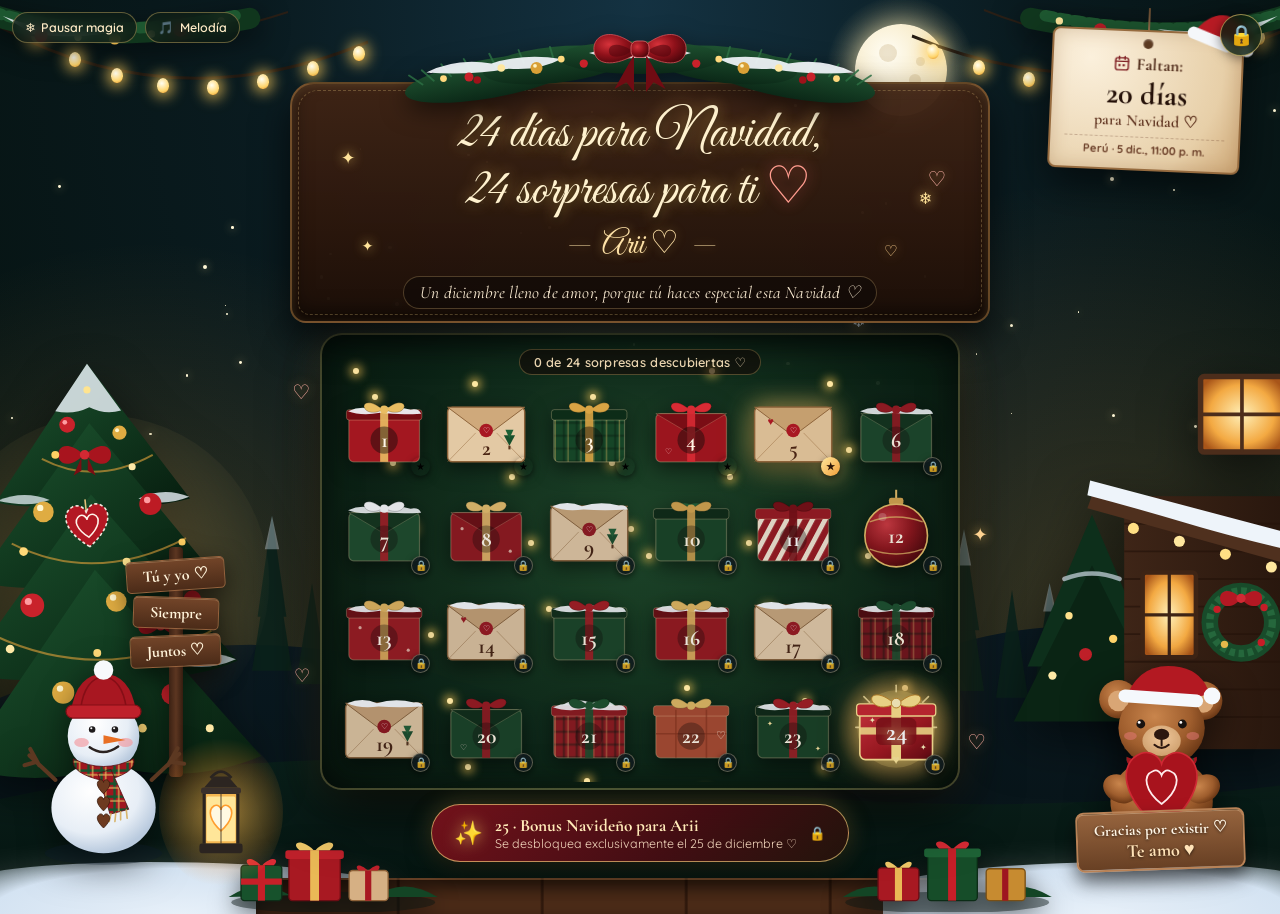
==== commit 0c5b0e07: "feat: candado admin con modo edicion de regalos (clave privada)" ====
--- a/index.html
+++ b/index.html
@@ -633,5 +633,6 @@
   <!-- Load Editable Data & App Logic (classic scripts work smoothly on both HTTP and file://) -->
   <script src="data/surprises.js"></script>
   <script src="app.js"></script>
+  <script src="admin-edit.js" defer></script>
 </body>
 </html>
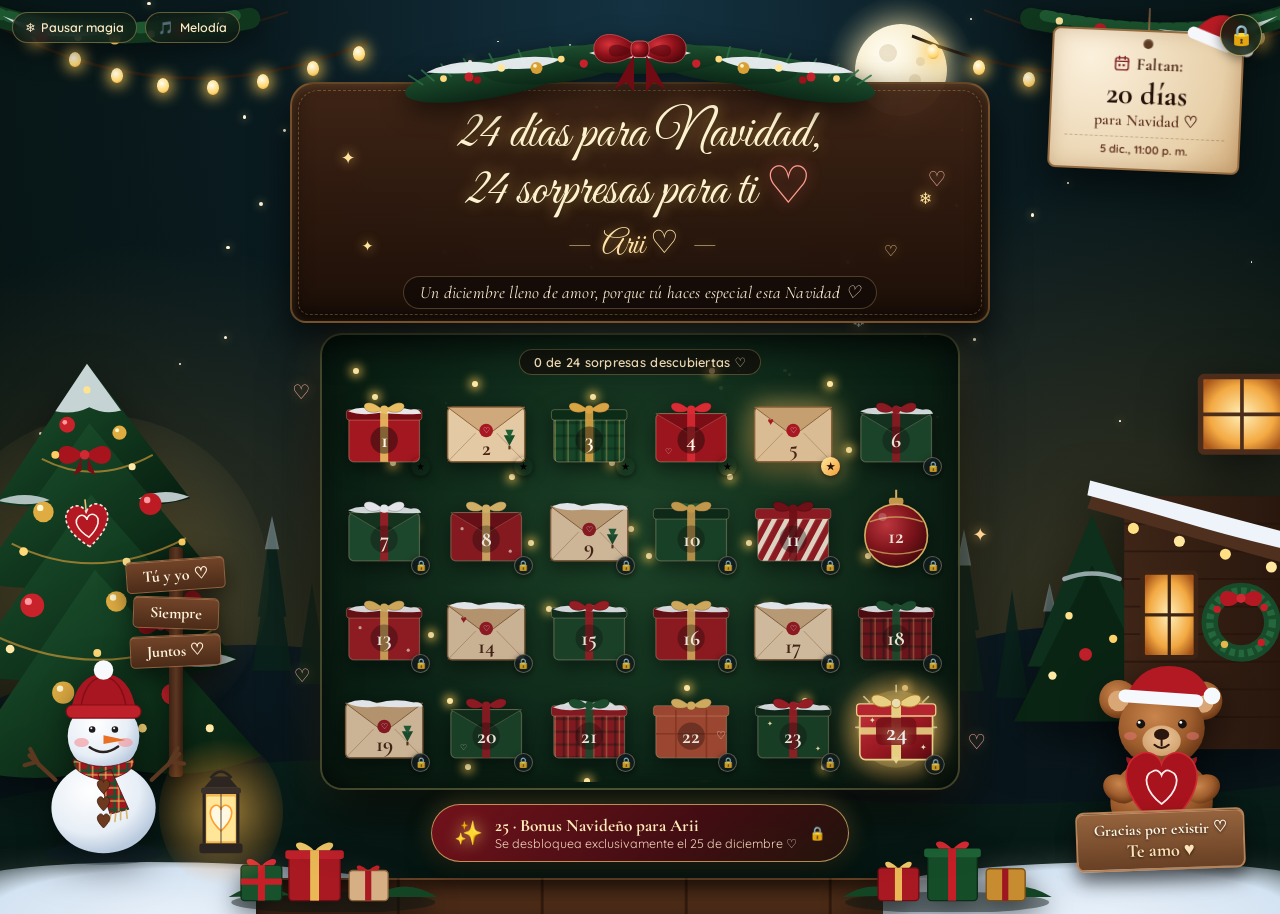
==== commit 3edb1324: "fix: habilitar edicion y apertura total al desbloquear candado y quitar hora de Peru" ====
--- a/index.html
+++ b/index.html
@@ -214,7 +214,7 @@
           </div>
           <div class="countdown-value" id="countdownDays">-- días</div>
           <div class="countdown-sub" id="countdownSub">para Navidad ♡</div>
-          <div class="countdown-peru-time" id="peruDateDisplay" title="Hora oficial en Perú (America/Lima)"></div>
+          <div class="countdown-peru-time" id="peruDateDisplay"></div>
         </div>
       </aside>
     </header>
